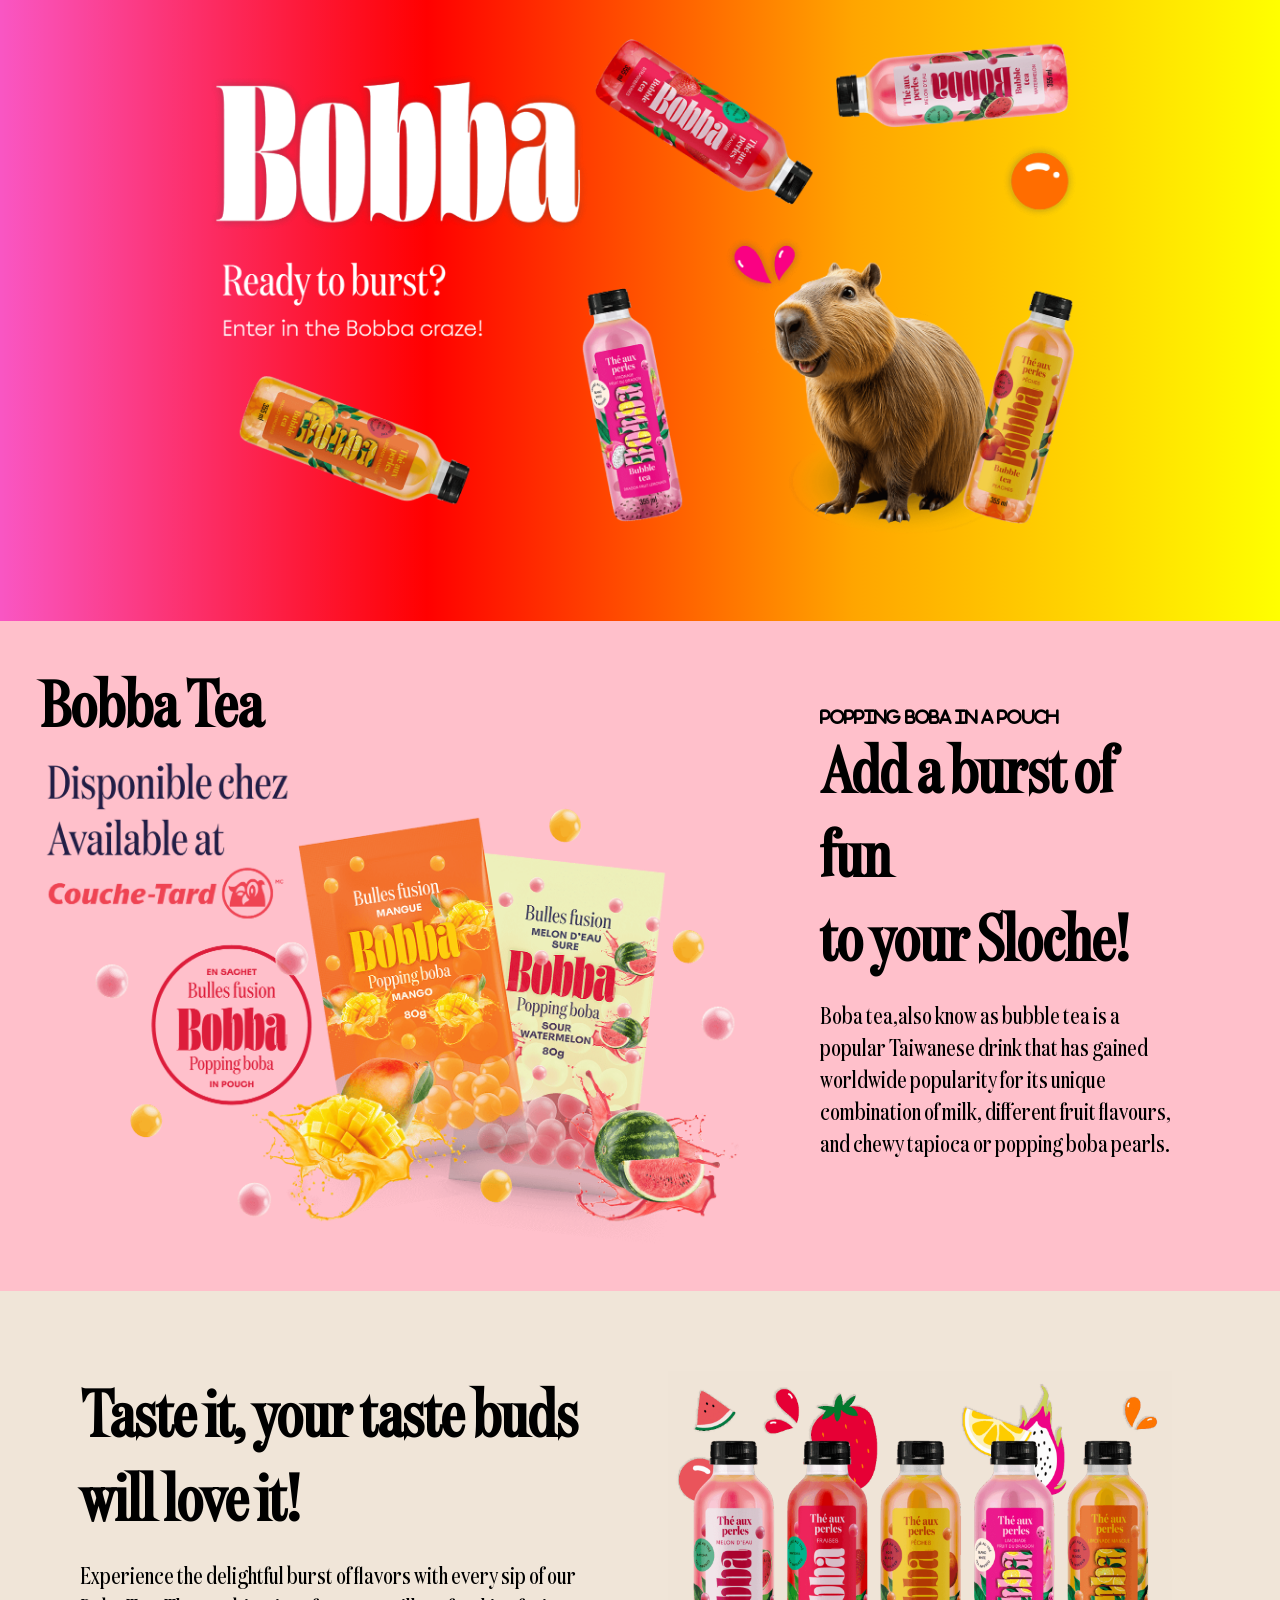
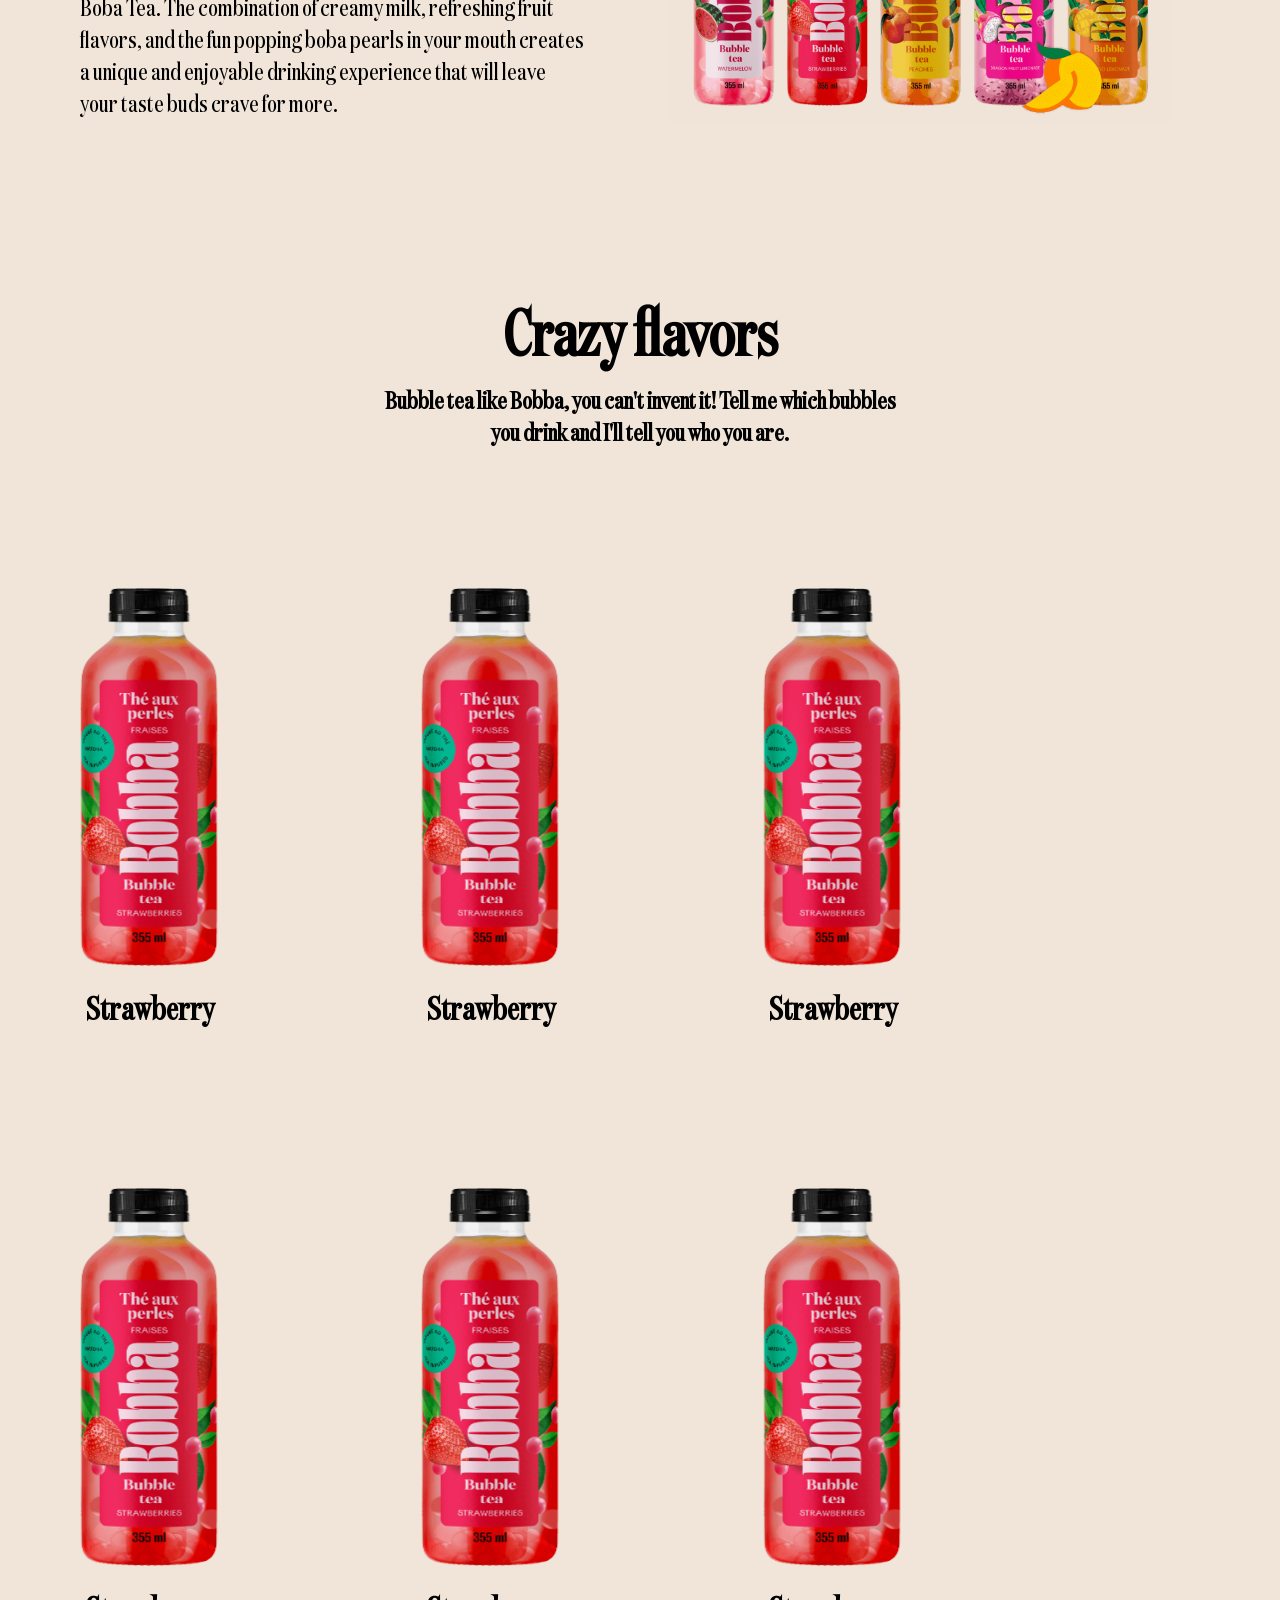
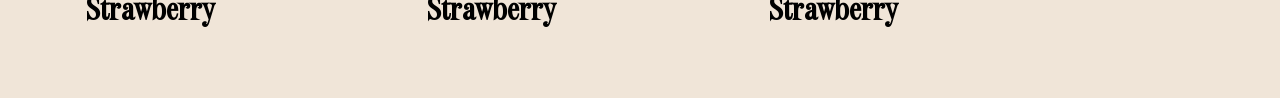
==== index.html @ 99107fb5 "Add item grid layout and hover effect to item section" ====
<!DOCTYPE html>
<html lang="en">
<head>
  <meta charset="UTF-8">
  <meta name="viewport" content="width=device-width, initial-scale=1.0">
  <title>Boba - bubble tea</title>
  <style>
    @font-face {
      font-family: boba;
      src: url(fonts/subset-DomaineDisplayCd-Regular.woff2);
    }
    @font-face {
      font-family: boba1;
      src: url(fonts/fa-brands-400.woff2);
    }
    *{
      margin: 0;
      padding: 0;
    }
    body, html {
      font-family: boba;
      margin: 0;
      padding: 0;
      height: 100%;
      width: 100%;
      background-color: #f0e5d8;
    }
    .hero{
      display: flex;
      justify-content: center;
      background: linear-gradient(90deg,rgba(255, 0, 183, 0.622),red,orange,yellow);
      padding: 40px;

    }
    @keyframes hero {
      from{
        transform: translateY(0px);
      }
      to{
        transform: translateY(-30px);
      }
    }
    .hero img {
      max-width: 80%;
      height: auto;
      animation: hero 1s both;
      animation-timeline:  view(10%,75%);
    }
    .intro{
      display: flex;
      padding: 40px;
      background-color: pink;
    }
    .intro-first{
      display: flex;
      flex-direction: column;
      width: 65%;
    }

    .intro-first h1{
      font-size: 4rem;
    }

    .intro-first img{
      max-width: 90%;

    }
    .intro-second{
      display: flex;
      flex-direction: column;
      margin-top: 4%;
      width: 30%;
    }
    .intro-second h4{
      font-family: boba1;
    }
    .intro-second h1{
      font-size: 4rem;
    }
    .intro-second p{
      font-family: boba;
      font-size: 1.5rem;
      margin-top: 20px;
    }

    .taste-bud{
      display: flex;
      padding: 80px;
      padding-bottom: 0px;
      background-color: #f0e5d8;
      height: min-content;
    }
    .taste-first{
      display: flex;
      flex-direction: column;
      width: 45%;
    }
    .taste-first h1{
      font-size: 4rem;
    }

    .taste-first p{
      font-family: boba;
      font-size: 1.5rem;
      margin-top: 20px;
    }

    .taste-second{
      display: flex;
      justify-content: center;
      align-items: center;
      width: 50%;
      margin-left: 5%;
      margin-bottom: 15%;
    }

    .taste-second img{
      max-width: 90%;
      height: auto;
    }
    .item-section{
      display: flex;
      flex-direction: column;
    }
    .item-header{
      display: flex;
      flex-direction: column;
      justify-content: center;
      align-items: center;
      margin-bottom: 50px;
    }

    .item-header h1{
      font-size: 4rem;
      margin-bottom: 10px;
    }

    .item-container{
      display: grid;
      width: 80%;
      grid-template-columns: repeat(auto-fill, minmax(300px, 1fr));
      
    }
    .item{
      display: flex;
      flex-direction: column;
      width: 300px;
      height: 600px;
      justify-content: center;
    }
    .hover-img{
      opacity: 0;
      transition: opacity 0.2s ease-in-out;
    }
    .item:hover .hover-img{
      opacity: 1;
    }
    .item img{
      height: 70%;
      display: block;
    }
    .item h1{
      text-align: center;
    }
  </style>
</head>
<body>
  <div class="hero">
    <img src="Img/boba.png" alt="Boba Tea">
  </div>
  

  <div class="intro">
    <div class="intro-first">
      <h1>Bobba Tea</h1>
      <img src="Img/300Couche-tard_web_accueil.png" alt="">
    </div>
    <div class="intro-second">
      <h4>Popping Boba in a pouch</h4>
      <h1>Add a burst of fun </h1>
      <h1>to your Sloche!</h1>
      <p>
        Boba tea,also know as bubble tea is a popular Taiwanese drink that has gained worldwide popularity for its unique combination of milk, different fruit flavours, and chewy tapioca or popping boba pearls.
      </p>
      <p></p>
    </div>
  </div>

  <div class="taste-bud">
    <div class="taste-first">
      <h1>Taste it, your taste buds will love it!</h1>
      <p>
        Experience the delightful burst of flavors with every sip of our Boba Tea. The combination of creamy milk, refreshing fruit flavors, and the fun popping boba pearls in your mouth creates a unique and enjoyable drinking experience that will leave your taste buds crave for more.
      </p>
    </div>

    <div class="taste-second">
      <img src="Img/gamme_naturel_bobba_canada-1536x1068.png" alt="">
    </div>
  </div>

  <div class="item-section">
    <div class="item-header">
      <h1>Crazy flavors</h1>
      <h2>Bubble tea like Bobba, you can't invent it! Tell me which bubbles </h2>
      <h2>you drink and I'll tell you who you are.</h2>
    </div>
    <div class="item-container">
      <div class="item">
        <img src="Img/items/bobba-naturel-CA-fraise.png" alt="">
        <h1>Strawberry</h1>
          <!-- <img src="Img/items/rollover-bobba-naturel-CA-fraise.png" class="hover-img" alt=""> -->
      </div>
      <div class="item">
        <img src="Img/items/bobba-naturel-CA-fraise.png" alt="">
        <h1>Strawberry</h1>
          <!-- <img src="Img/items/rollover-bobba-naturel-CA-fraise.png" class="hover-img" alt=""> -->
      </div>
      <div class="item">
        <img src="Img/items/bobba-naturel-CA-fraise.png" alt="">
        <h1>Strawberry</h1>
          <!-- <img src="Img/items/rollover-bobba-naturel-CA-fraise.png" class="hover-img" alt=""> -->
      </div>
      <div class="item">
        <img src="Img/items/bobba-naturel-CA-fraise.png" alt="">
        <h1>Strawberry</h1>
          <!-- <img src="Img/items/rollover-bobba-naturel-CA-fraise.png" class="hover-img" alt=""> -->
      </div>
      <div class="item">
        <img src="Img/items/bobba-naturel-CA-fraise.png" alt="">
        <h1>Strawberry</h1>
          <!-- <img src="Img/items/rollover-bobba-naturel-CA-fraise.png" class="hover-img" alt=""> -->
      </div>
      <div class="item">
        <img src="Img/items/bobba-naturel-CA-fraise.png" alt="">
        <h1>Strawberry</h1>
          <!-- <img src="Img/items/rollover-bobba-naturel-CA-fraise.png" class="hover-img" alt=""> -->
      </div>
    </div>
  </div>


  
</body>
</html>
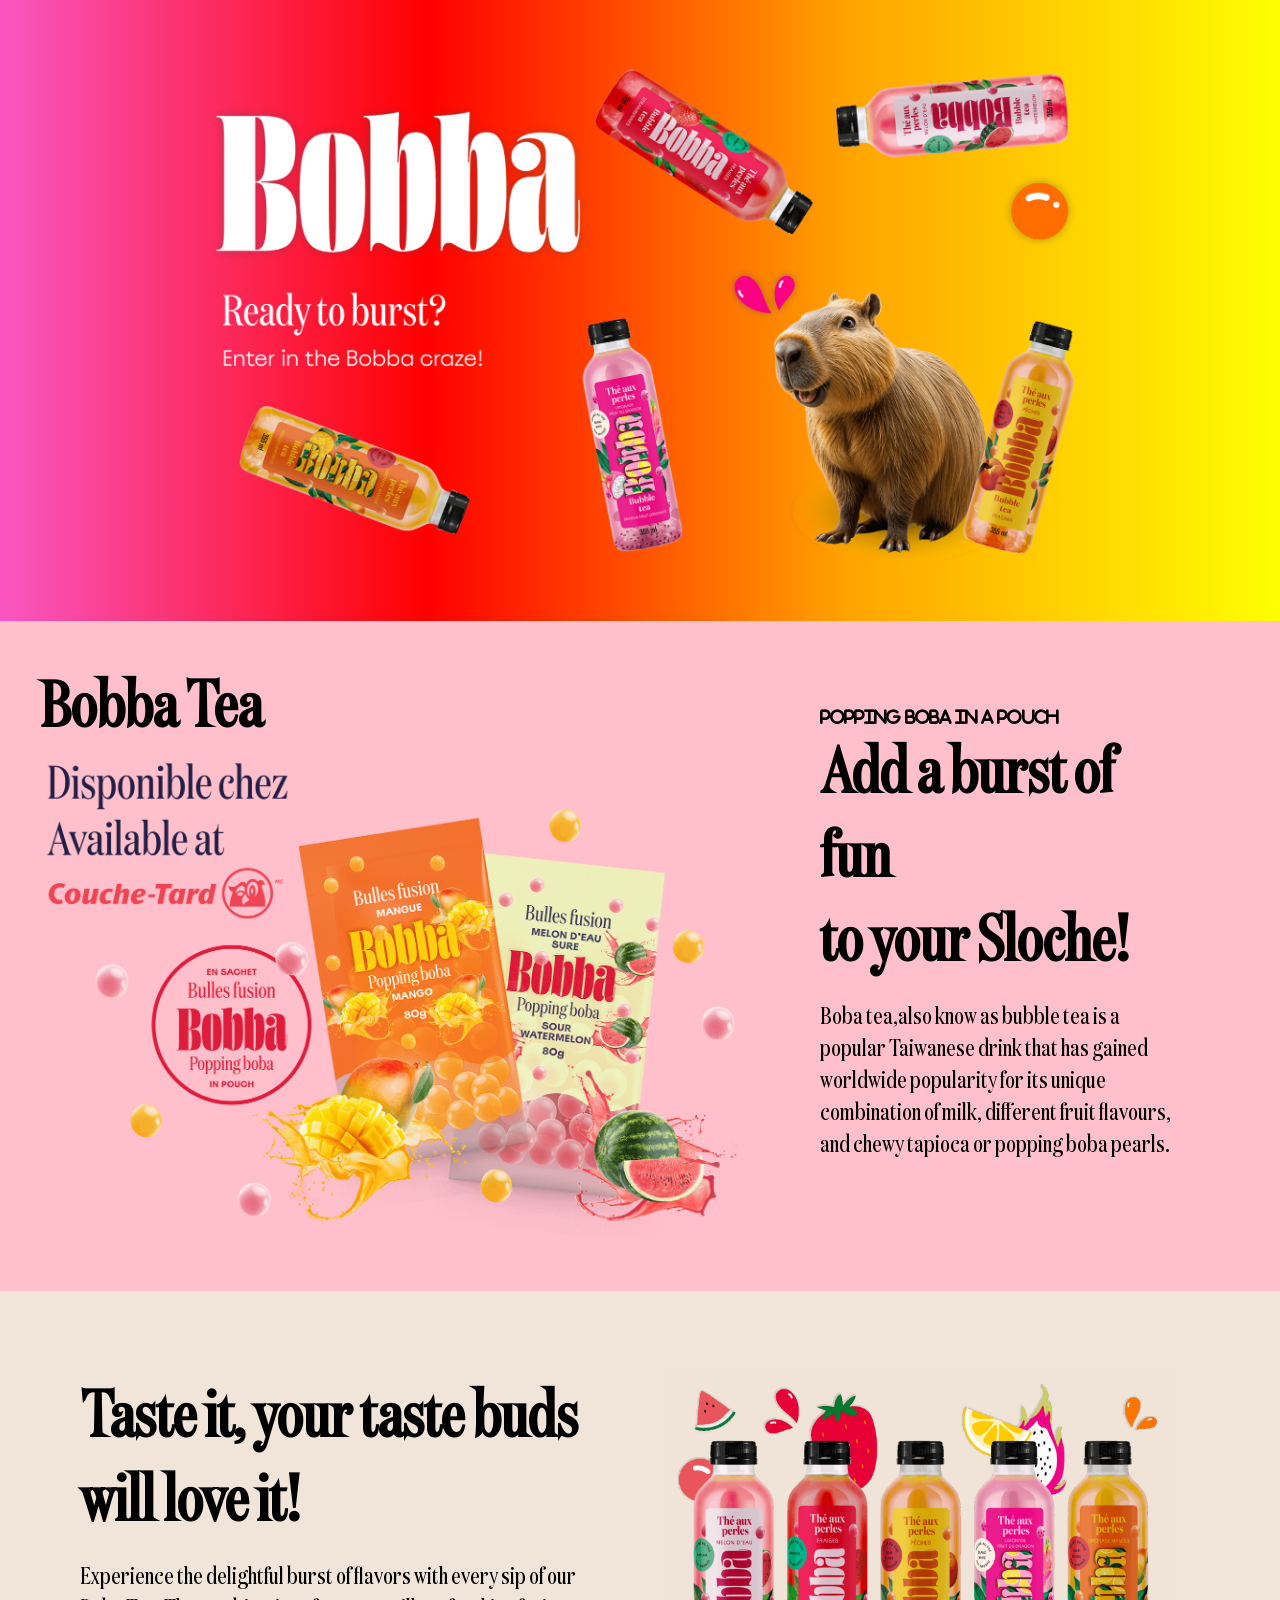
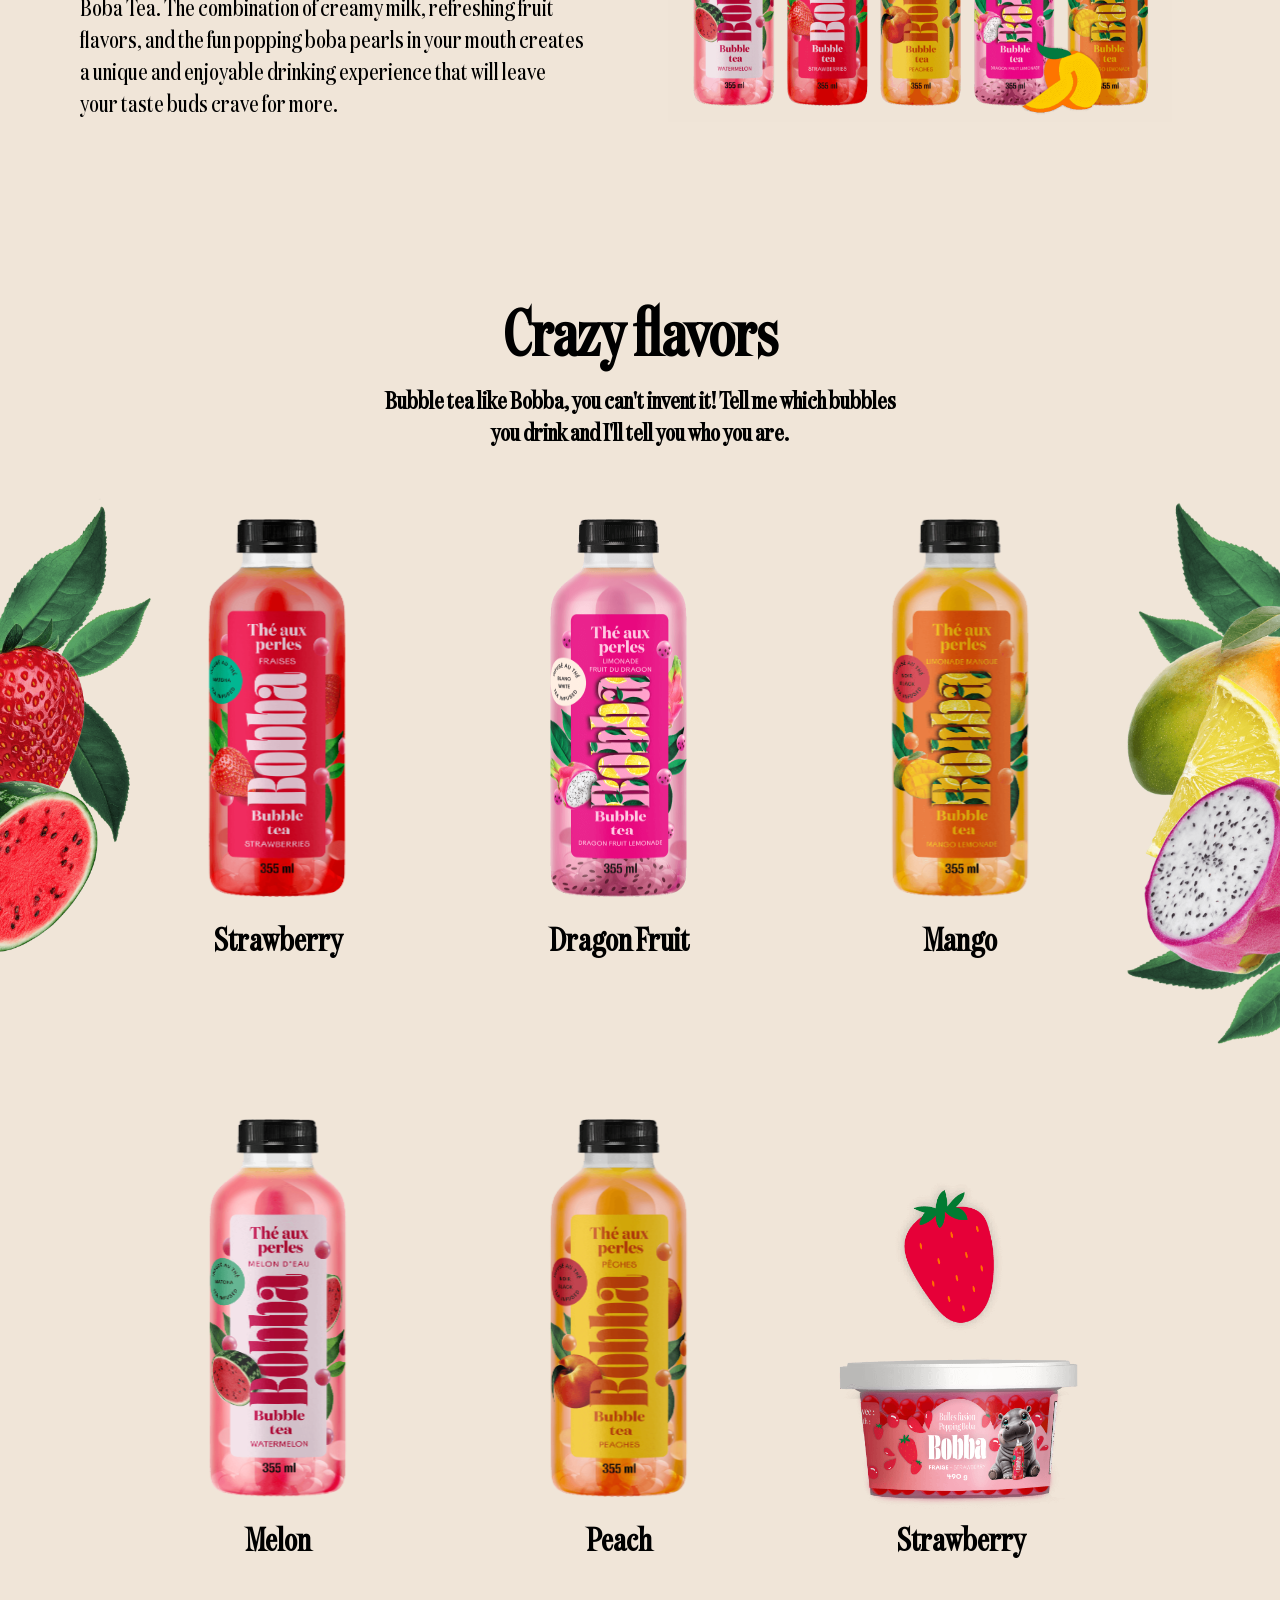
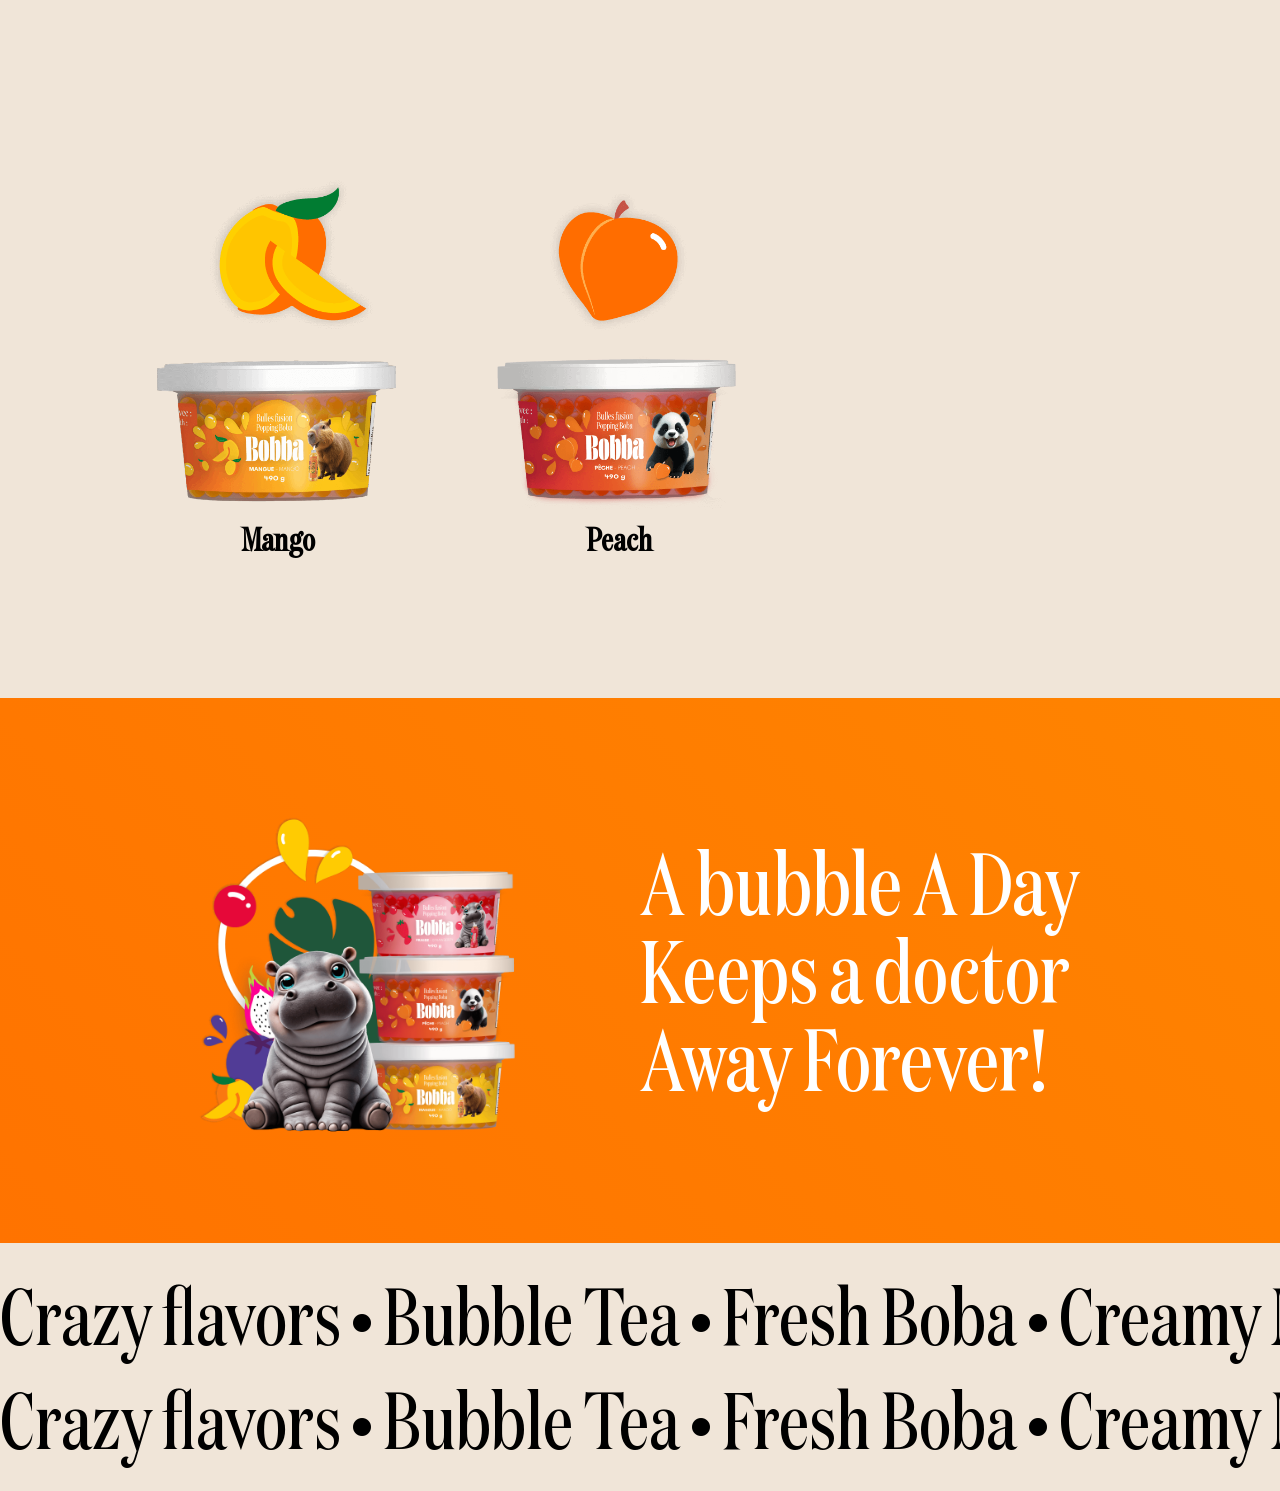
==== commit 38e748f2: "Add hover effect for images and loader functionality - Introduced a new script.js file to handle ima" ====
--- a/index.html
+++ b/index.html
@@ -25,6 +25,33 @@
       width: 100%;
       background-color: #f0e5d8;
     }
+    .loader{
+      display: flex;
+      justify-content: center;
+      align-items: center;
+      position: fixed;
+      width: 100%;
+      height: 100%;
+      background-color: #ffb700;
+      z-index: 9999;
+      font-weight:1000;
+    }
+    .loader h1{
+        font-size: 3rem;
+        animation: rotate 1.5s ease-in-out;
+    }
+    @keyframes rotate {
+      0%{
+        transform: rotate(-360deg);
+        scale: 1.2;
+        
+      }
+      100%{
+        transform: rotate(360deg);
+        scale: 0.6;
+        opacity: 0.7;
+      }
+    }
     .hero{
       display: flex;
       justify-content: center;
@@ -43,8 +70,8 @@
     .hero img {
       max-width: 80%;
       height: auto;
-      animation: hero 1s both;
-      animation-timeline:  view(10%,75%);
+      animation: hero 5s ease-in-out infinite alternate;
+      animation-timeline:  view(70%,5%);
     }
     .intro{
       display: flex;
@@ -114,6 +141,7 @@
       margin-bottom: 15%;
     }
 
+
     .taste-second img{
       max-width: 90%;
       height: auto;
@@ -121,6 +149,7 @@
     .item-section{
       display: flex;
       flex-direction: column;
+      align-items: center;
     }
     .item-header{
       display: flex;
@@ -141,30 +170,121 @@
       grid-template-columns: repeat(auto-fill, minmax(300px, 1fr));
       
     }
+
+    @keyframes identifier {
+    0% {
+      rotate: 0deg;
+    }
+    25% {
+        rotate: -5deg;
+    }
+    50% {
+        rotate: 0deg;
+    }
+    75% {
+        rotate: 5deg;
+    }
+    100% {
+        rotate: 0deg;
+        }
+  }
     .item{
       display: flex;
       flex-direction: column;
       width: 300px;
       height: 600px;
-      justify-content: center;
-    }
-    .hover-img{
-      opacity: 0;
-      transition: opacity 0.2s ease-in-out;
-    }
-    .item:hover .hover-img{
-      opacity: 1;
+      
     }
     .item img{
       height: 70%;
       display: block;
+      animation: identifier 3s infinite linear;
+      transition: all 0.3s ease;
+      animation-play-state: paused;
+
     }
     .item h1{
       text-align: center;
+    }
+    .doctor{
+      display: flex;
+      align-items: center;
+      padding: 80px;
+      background: linear-gradient(45deg,rgb(255, 115, 0),rgb(255, 132, 0));
+    }
+    .doctor-first{
+      width: 50%;
+      text-align: center;
+    }
+    .doctor-first img{
+      width: 60%;
+    }
+    .doctor-second{
+      width: 50%;
+      color: white;
+      line-height: 1;
+    }
+    .doctor-second h1{
+      font-size: 5.5rem;
+      font-weight: 100;
+    }
+    .text-sliding{
+      width: 100%;
+      overflow:hidden;
+      padding: 20px 0;
+    }
+    .slide{
+      display: flex;
+      text-align: center;
+      width: max-content;
+      animation: slide 10s linear infinite;
+    }
+    .slide1{
+      display: flex;
+      text-align: center;
+      width: max-content;
+      animation: slide1 10s linear infinite;
+    }
+    .text-sliding span{
+      font-size: 5rem;
+      font-weight: 100; 
+      margin-right: 20px;
+      white-space: nowrap;
+
+    }
+    @keyframes slide {
+      from {
+        transform: translate3d(0, 0, 0);
+      }
+      to {
+        transform: translate3d(-33.333%, 0, 0);
+      }
+    }
+    @keyframes slide1 {
+      from {
+        transform: translate3d(-33.333%, 0, 0);
+      }
+      to {
+        transform: translate3d(0, 0, 0);
+      }
+    }
+    .side-img img:nth-child(1){
+      position: absolute;
+      width: 12%;
+      right: 0;
+    }
+    .side-img img:nth-child(2){
+      position: absolute;
+      width: 12%;
+      left: 0;
     }
   </style>
 </head>
 <body>
+  <div class="loader">
+    <h1>BOBBA</h1>
+  </div>
+
   <div class="hero">
     <img src="Img/boba.png" alt="Boba Tea">
   </div>
@@ -205,41 +325,75 @@
       <h2>Bubble tea like Bobba, you can't invent it! Tell me which bubbles </h2>
       <h2>you drink and I'll tell you who you are.</h2>
     </div>
+    <div class="side-img">
+      <img src="Img/bobba-fruits-droite-accueil.png" alt="">
+      <img src="Img/bobba-fruits-gauche-accueil.png" alt="">
+    </div>
     <div class="item-container">
       <div class="item">
-        <img src="Img/items/bobba-naturel-CA-fraise.png" alt="">
+        <img src="Img/items/bobba-naturel-CA-fraise.png " class="img" alt="">
         <h1>Strawberry</h1>
-          <!-- <img src="Img/items/rollover-bobba-naturel-CA-fraise.png" class="hover-img" alt=""> -->
-      </div>
-      <div class="item">
-        <img src="Img/items/bobba-naturel-CA-fraise.png" alt="">
+          
+      </div>
+      <div class="item">
+        <img src="Img/items/bobba-naturel-CA-limonade-fruit-du-dragon.png "class="img" alt="">
+        <h1>Dragon Fruit</h1>
+    
+      </div>
+      <div class="item">
+        <img src="Img/items/bobba-naturel-CA-limonade-mangue.png "class="img" alt="">
+        <h1>Mango</h1>
+         
+      </div>
+      <div class="item">
+        <img src="Img/items/bobba-naturel-CA-melondeau.png "class="img" alt="">
+        <h1>Melon</h1>
+          
+      </div>
+      <div class="item">
+        <img src="Img/items/bobba-naturel-CA-peche.png "class="img" alt="">
+        <h1>Peach</h1>
+          
+      </div>
+      <div class="item">
+        <img src="Img/items/bullefusion_fraise_bobba_490g-1.png "class="img" alt="">
         <h1>Strawberry</h1>
-          <!-- <img src="Img/items/rollover-bobba-naturel-CA-fraise.png" class="hover-img" alt=""> -->
-      </div>
-      <div class="item">
-        <img src="Img/items/bobba-naturel-CA-fraise.png" alt="">
-        <h1>Strawberry</h1>
-          <!-- <img src="Img/items/rollover-bobba-naturel-CA-fraise.png" class="hover-img" alt=""> -->
-      </div>
-      <div class="item">
-        <img src="Img/items/bobba-naturel-CA-fraise.png" alt="">
-        <h1>Strawberry</h1>
-          <!-- <img src="Img/items/rollover-bobba-naturel-CA-fraise.png" class="hover-img" alt=""> -->
-      </div>
-      <div class="item">
-        <img src="Img/items/bobba-naturel-CA-fraise.png" alt="">
-        <h1>Strawberry</h1>
-          <!-- <img src="Img/items/rollover-bobba-naturel-CA-fraise.png" class="hover-img" alt=""> -->
-      </div>
-      <div class="item">
-        <img src="Img/items/bobba-naturel-CA-fraise.png" alt="">
-        <h1>Strawberry</h1>
-          <!-- <img src="Img/items/rollover-bobba-naturel-CA-fraise.png" class="hover-img" alt=""> -->
-      </div>
-    </div>
-  </div>
-
-
-  
+      </div>
+      <div class="item">
+        <img src="Img/items/bullefusion_mangue_bobba_490g-1.png "class="img" alt="">
+        <h1>Mango</h1>
+      </div>
+      <div class="item">
+        <img src="Img/items/bullefusion_peche_bobba_490g-1.png "class="img" alt="">
+        <h1>Peach</h1>
+      </div>
+    </div>
+  </div>
+  <div class="doctor">
+    <div class="doctor-first">
+      <img src="Img/bullesfusion_bobba_accueil.png" alt="">
+    </div>
+
+    <div class="doctor-second">
+      <h1>A bubble A Day</h1>
+      <h1>Keeps a doctor</h1>
+      <h1>Away Forever!</h1>
+    </div>
+
+  </div>
+
+  <div class="text-sliding">
+    <div class="slide">
+      <span>Crazy flavors • Bubble Tea • Fresh Boba • Creamy Milk •</span>
+      <span>Crazy flavors • Bubble Tea • Fresh Boba • Creamy Milk •</span>
+      <span>Crazy flavors • Bubble Tea • Fresh Boba • Creamy Milk •</span>
+    </div>
+    <div class="slide1">
+      <span>Crazy flavors • Bubble Tea • Fresh Boba • Creamy Milk •</span>
+      <span>Crazy flavors • Bubble Tea • Fresh Boba • Creamy Milk •</span>
+      <span>Crazy flavors • Bubble Tea • Fresh Boba • Creamy Milk •</span>
+    </div>
+  </div>
+  <script src="script.js"></script>
 </body>
 </html>
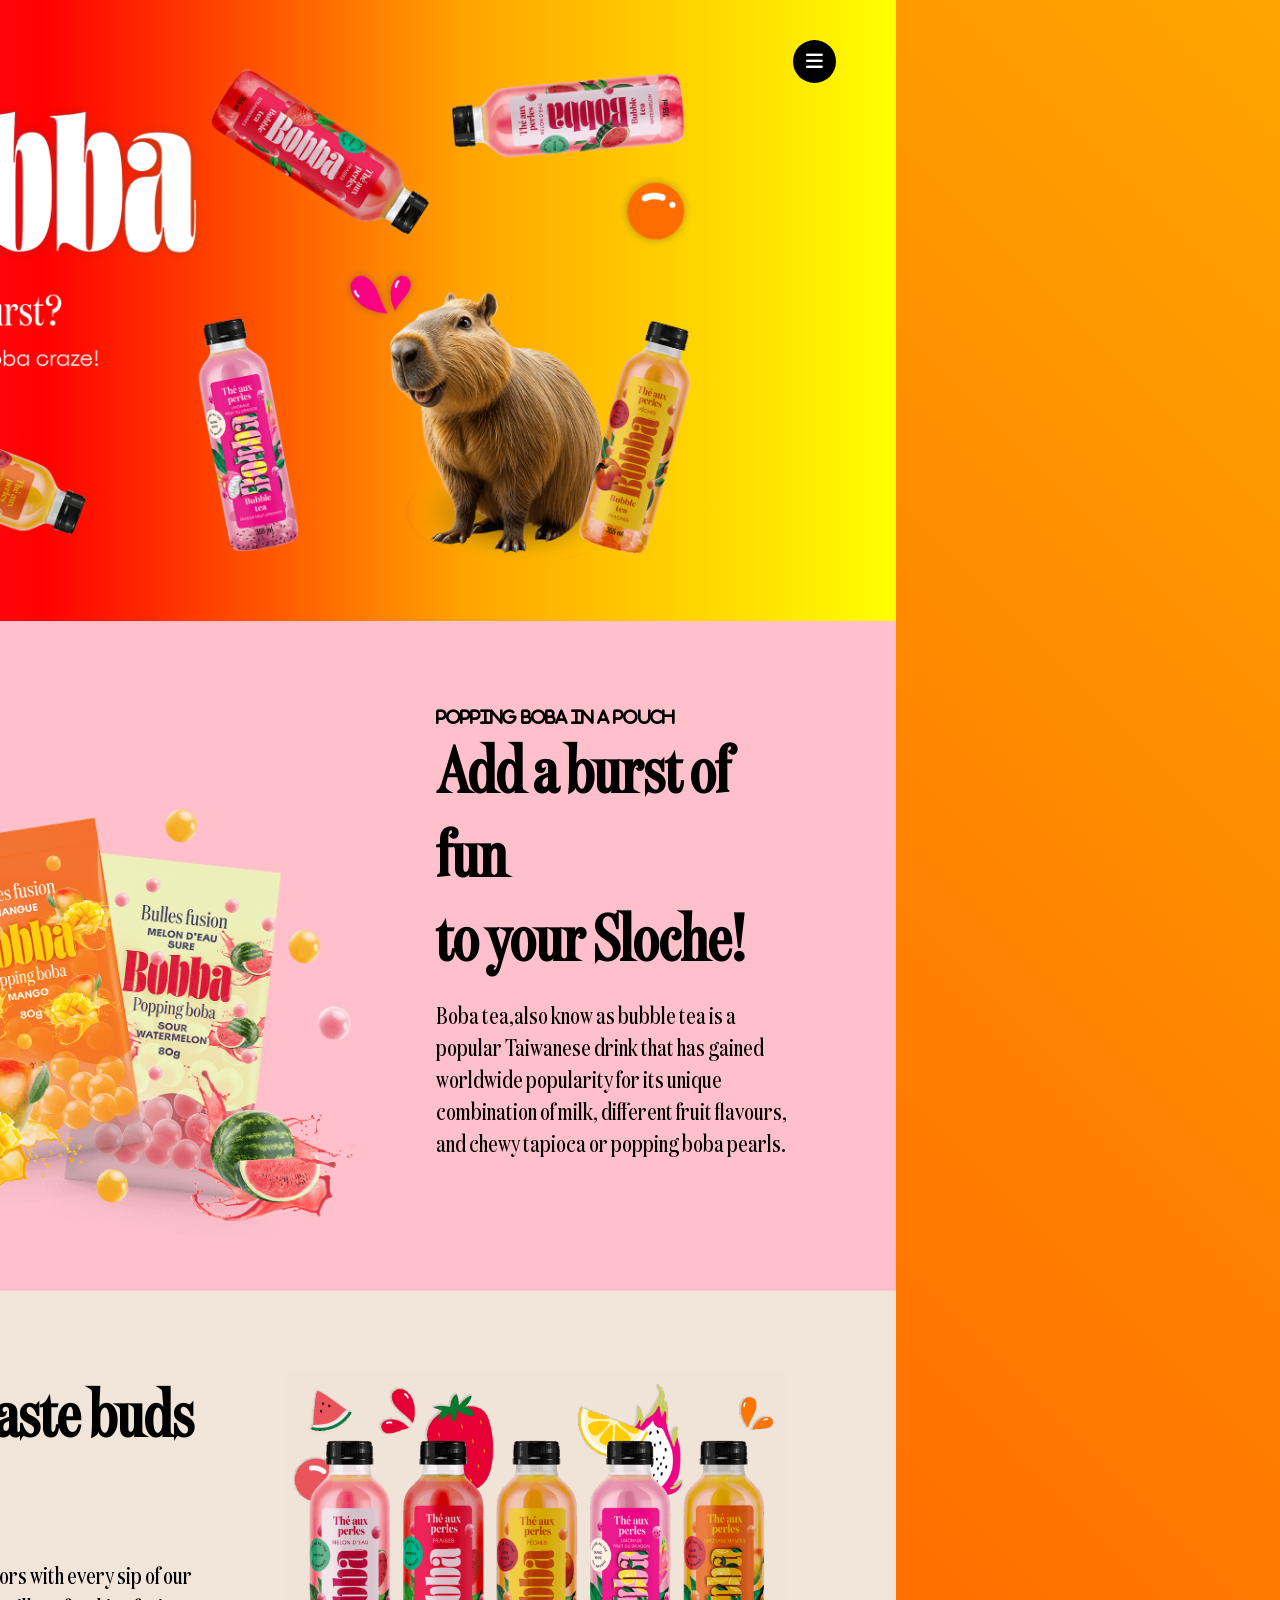
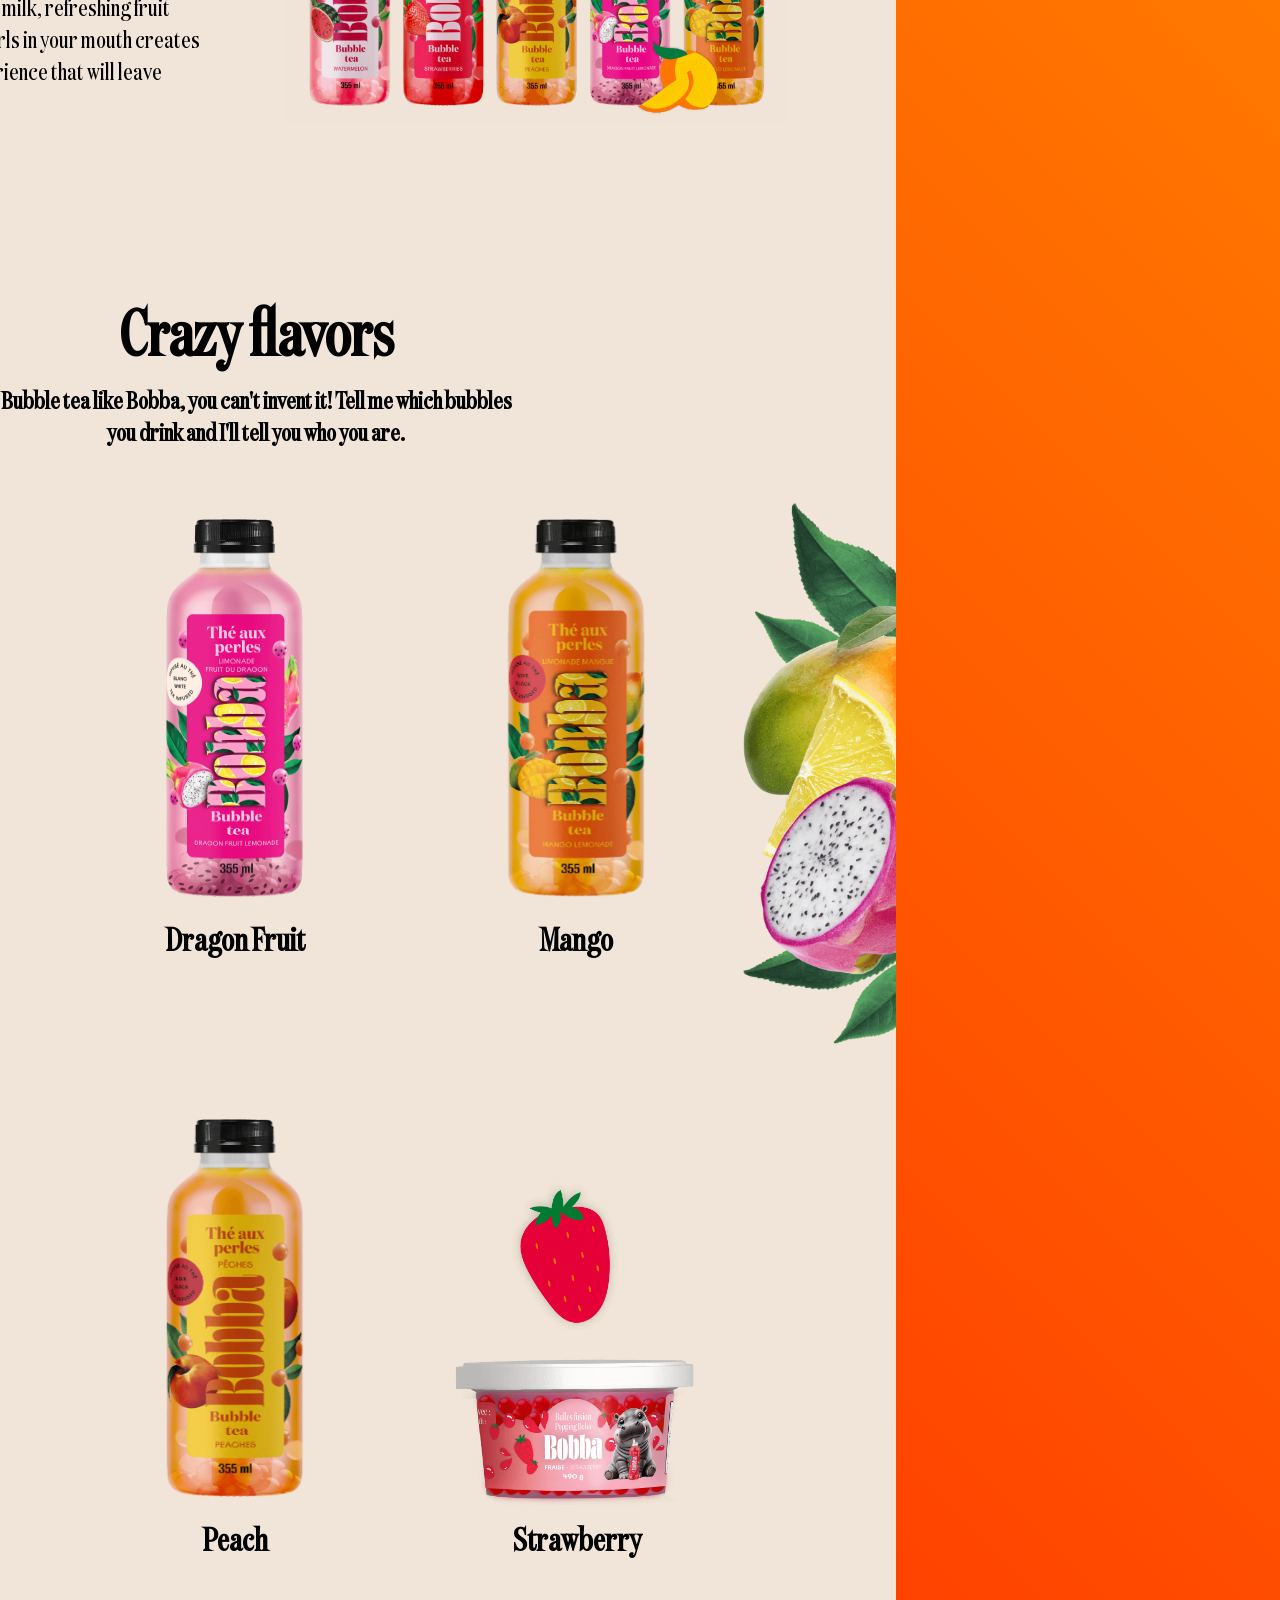
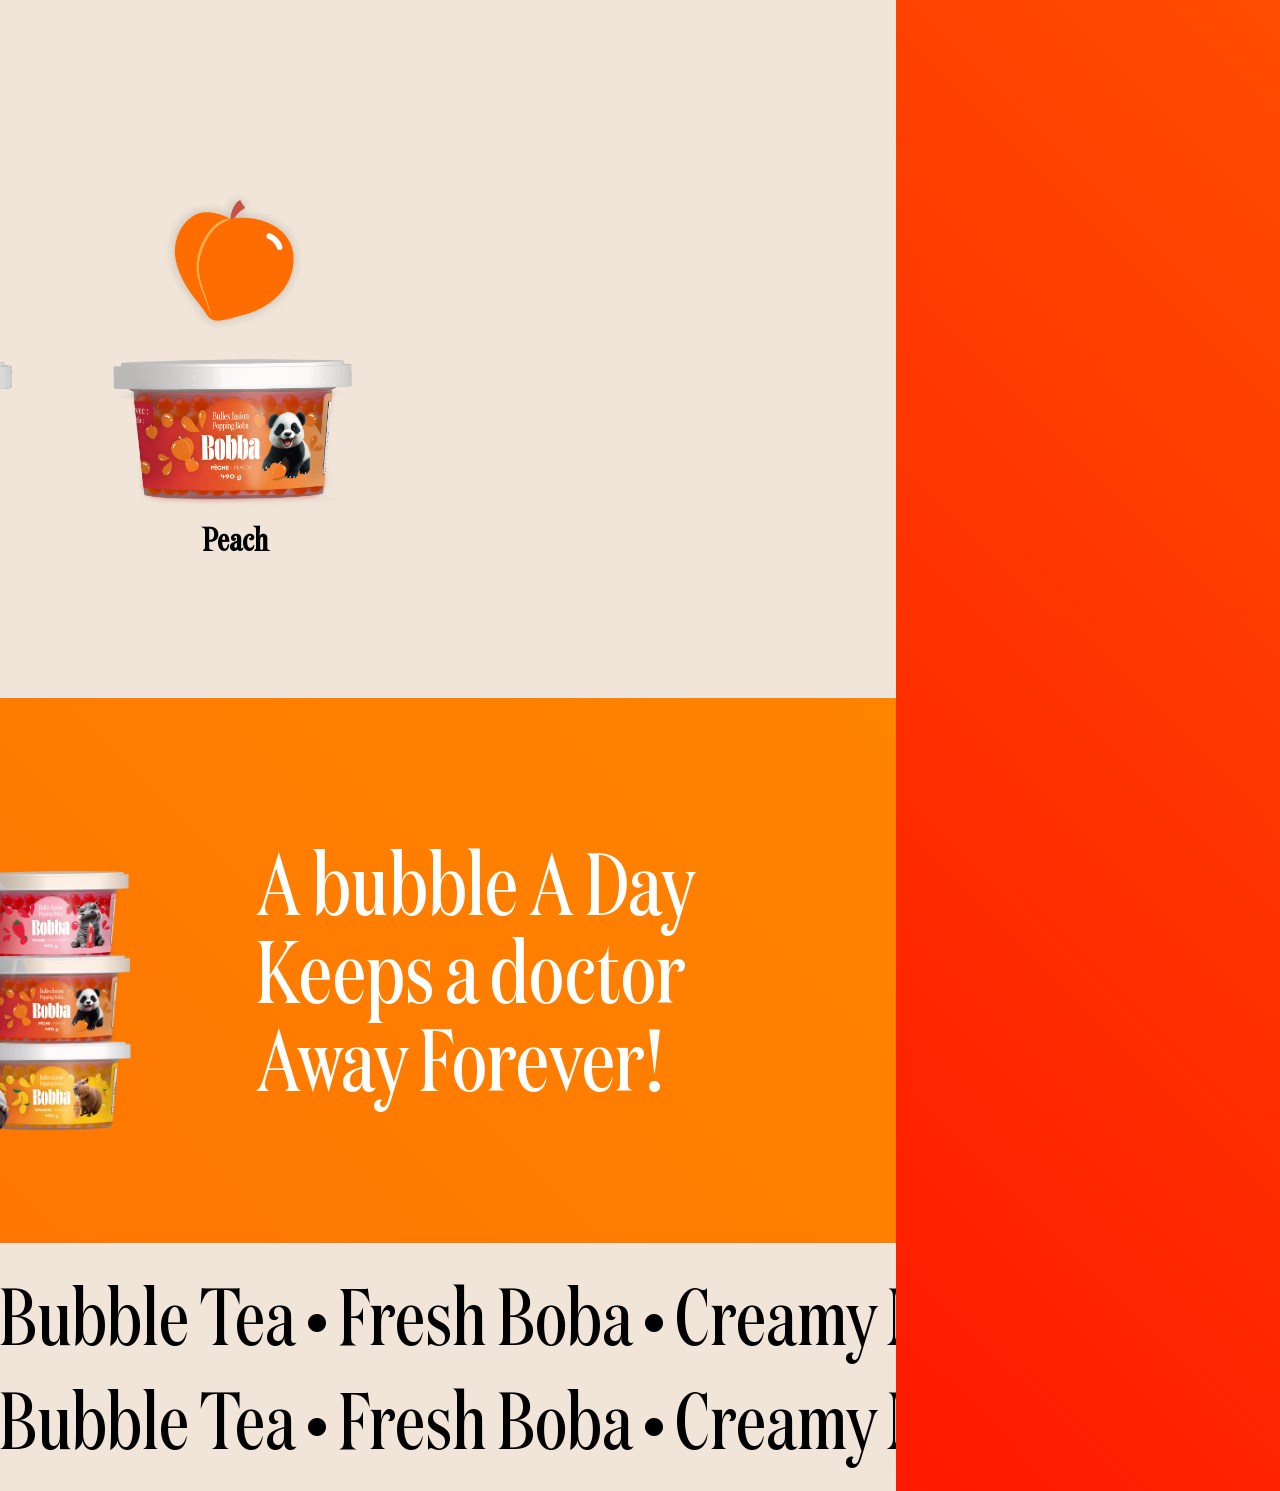
==== commit 7a25040c: "Added loader functionality and  navigation functionality and update styles for improved layout" ====
--- a/index.html
+++ b/index.html
@@ -4,6 +4,7 @@
   <meta charset="UTF-8">
   <meta name="viewport" content="width=device-width, initial-scale=1.0">
   <title>Boba - bubble tea</title>
+  <link rel="stylesheet" href="https://cdnjs.cloudflare.com/ajax/libs/font-awesome/6.4.0/css/all.min.css">
   <style>
     @font-face {
       font-family: boba;
@@ -13,17 +14,21 @@
       font-family: boba1;
       src: url(fonts/fa-brands-400.woff2);
     }
+    @font-face {
+      font-family: boba2;
+      src: url(fonts/subset-Spoof-Light.woff2);
+    }
     *{
       margin: 0;
       padding: 0;
     }
-    body, html {
+    body {
       font-family: boba;
       margin: 0;
       padding: 0;
       height: 100%;
       width: 100%;
-      background-color: #f0e5d8;
+      background: linear-gradient(45deg,red,orange);
     }
     .loader{
       display: flex;
@@ -150,6 +155,7 @@
       display: flex;
       flex-direction: column;
       align-items: center;
+      background-color: #f0e5d8;
     }
     .item-header{
       display: flex;
@@ -232,6 +238,7 @@
       width: 100%;
       overflow:hidden;
       padding: 20px 0;
+      background-color: #f0e5d8;
     }
     .slide{
       display: flex;
@@ -278,120 +285,194 @@
       width: 12%;
       left: 0;
     }
+    .nav-container{
+      display: none;
+      position: fixed;
+      width: 100%;
+      height: 100%;
+      z-index: 0;
+      top: 0;
+      right: 0;
+      transition: all 0.3s ease;
+    }
+    .active{
+      display: block;
+    }
+    .nav{
+      display: flex;
+      justify-content: center;
+      align-items: center;
+      position: absolute;
+      height: 100%;
+      right: 0;
+      margin-right:100px;
+      
+    }
+    .nav ul{
+      display: flex;
+      flex-direction: column;
+      list-style: none;
+      gap: 20px;
+      font-family: boba2;
+      
+    }
+    .nav ul li{
+      margin: 0 20px;
+    }
+    .nav ul li a{
+      text-decoration: none;
+      color: white;
+      font-size: 1.5rem;
+      font-weight: 500;
+      transition: all 0.3s ease;
+      font-weight: bold;
+    }
+    .logo{
+      position: fixed;
+      box-sizing: border-box;
+      padding: 12px 13px;
+      border-radius: 50%;
+      font-size: 1.2rem;
+      background-color: white;
+      margin: 40px 60px 0 0;
+      right: 0;
+      top: 0;
+      filter: invert(1);
+      cursor: pointer;
+    }
+  
+    .naved{
+      transform: translateX(-30%);
+      transition: all 0.3s ease;
+    }
   </style>
 </head>
 <body>
-  <div class="loader">
+  <!-- <div class="loader">
     <h1>BOBBA</h1>
+  </div> -->
+  <div class="nav-container ">
+    <div class="nav">
+      <ul>
+        <li><a href="#"><i class="fas fa-circle-info"></i> About Us</a></li>
+        <li><a href="#"><i class="fas fa-question"></i> FAQ</a></li>
+        <li><a href="#"><i class="fas fa-store"></i> Where to buy</a></li>
+        <li><a href="#"><i class="fas fa-envelope"></i> Contact us</a></li>
+      </ul>
+    </div>
   </div>
-
-  <div class="hero">
-    <img src="Img/boba.png" alt="Boba Tea">
-  </div>
-  
-
-  <div class="intro">
-    <div class="intro-first">
-      <h1>Bobba Tea</h1>
-      <img src="Img/300Couche-tard_web_accueil.png" alt="">
-    </div>
-    <div class="intro-second">
-      <h4>Popping Boba in a pouch</h4>
-      <h1>Add a burst of fun </h1>
-      <h1>to your Sloche!</h1>
-      <p>
-        Boba tea,also know as bubble tea is a popular Taiwanese drink that has gained worldwide popularity for its unique combination of milk, different fruit flavours, and chewy tapioca or popping boba pearls.
-      </p>
-      <p></p>
-    </div>
-  </div>
-
-  <div class="taste-bud">
-    <div class="taste-first">
-      <h1>Taste it, your taste buds will love it!</h1>
-      <p>
-        Experience the delightful burst of flavors with every sip of our Boba Tea. The combination of creamy milk, refreshing fruit flavors, and the fun popping boba pearls in your mouth creates a unique and enjoyable drinking experience that will leave your taste buds crave for more.
-      </p>
-    </div>
-
-    <div class="taste-second">
-      <img src="Img/gamme_naturel_bobba_canada-1536x1068.png" alt="">
-    </div>
-  </div>
-
-  <div class="item-section">
-    <div class="item-header">
-      <h1>Crazy flavors</h1>
-      <h2>Bubble tea like Bobba, you can't invent it! Tell me which bubbles </h2>
-      <h2>you drink and I'll tell you who you are.</h2>
-    </div>
-    <div class="side-img">
-      <img src="Img/bobba-fruits-droite-accueil.png" alt="">
-      <img src="Img/bobba-fruits-gauche-accueil.png" alt="">
-    </div>
-    <div class="item-container">
-      <div class="item">
-        <img src="Img/items/bobba-naturel-CA-fraise.png " class="img" alt="">
-        <h1>Strawberry</h1>
+  <div class="main naved">
+
+    
+    <div class="hero">
+      <img src="Img/boba.png" alt="Boba Tea">
+      <i class="fas fa-bars logo"></i>
+    </div>
+    
+
+    <div class="intro">
+      <div class="intro-first">
+        <h1>Bobba Tea</h1>
+        <img src="Img/300Couche-tard_web_accueil.png" alt="">
+      </div>
+      <div class="intro-second">
+        <h4>Popping Boba in a pouch</h4>
+        <h1>Add a burst of fun </h1>
+        <h1>to your Sloche!</h1>
+        <p>
+          Boba tea,also know as bubble tea is a popular Taiwanese drink that has gained worldwide popularity for its unique combination of milk, different fruit flavours, and chewy tapioca or popping boba pearls.
+        </p>
+        <p></p>
+      </div>
+    </div>
+
+    <div class="taste-bud">
+      <div class="taste-first">
+        <h1>Taste it, your taste buds will love it!</h1>
+        <p>
+          Experience the delightful burst of flavors with every sip of our Boba Tea. The combination of creamy milk, refreshing fruit flavors, and the fun popping boba pearls in your mouth creates a unique and enjoyable drinking experience that will leave your taste buds crave for more.
+        </p>
+      </div>
+
+      <div class="taste-second">
+        <img src="Img/gamme_naturel_bobba_canada-1536x1068.png" alt="">
+      </div>
+    </div>
+
+    <div class="item-section">
+      <div class="item-header">
+        <h1>Crazy flavors</h1>
+        <h2>Bubble tea like Bobba, you can't invent it! Tell me which bubbles </h2>
+        <h2>you drink and I'll tell you who you are.</h2>
+      </div>
+      <div class="side-img">
+        <img src="Img/bobba-fruits-droite-accueil.png" alt="">
+        <img src="Img/bobba-fruits-gauche-accueil.png" alt="">
+      </div>
+      <div class="item-container">
+        <div class="item">
+          <img src="Img/items/bobba-naturel-CA-fraise.png " class="img" alt="">
+          <h1>Strawberry</h1>
+            
+        </div>
+        <div class="item">
+          <img src="Img/items/bobba-naturel-CA-limonade-fruit-du-dragon.png "class="img" alt="">
+          <h1>Dragon Fruit</h1>
+      
+        </div>
+        <div class="item">
+          <img src="Img/items/bobba-naturel-CA-limonade-mangue.png "class="img" alt="">
+          <h1>Mango</h1>
           
-      </div>
-      <div class="item">
-        <img src="Img/items/bobba-naturel-CA-limonade-fruit-du-dragon.png "class="img" alt="">
-        <h1>Dragon Fruit</h1>
-    
-      </div>
-      <div class="item">
-        <img src="Img/items/bobba-naturel-CA-limonade-mangue.png "class="img" alt="">
-        <h1>Mango</h1>
-         
-      </div>
-      <div class="item">
-        <img src="Img/items/bobba-naturel-CA-melondeau.png "class="img" alt="">
-        <h1>Melon</h1>
-          
-      </div>
-      <div class="item">
-        <img src="Img/items/bobba-naturel-CA-peche.png "class="img" alt="">
-        <h1>Peach</h1>
-          
-      </div>
-      <div class="item">
-        <img src="Img/items/bullefusion_fraise_bobba_490g-1.png "class="img" alt="">
-        <h1>Strawberry</h1>
-      </div>
-      <div class="item">
-        <img src="Img/items/bullefusion_mangue_bobba_490g-1.png "class="img" alt="">
-        <h1>Mango</h1>
-      </div>
-      <div class="item">
-        <img src="Img/items/bullefusion_peche_bobba_490g-1.png "class="img" alt="">
-        <h1>Peach</h1>
-      </div>
-    </div>
-  </div>
-  <div class="doctor">
-    <div class="doctor-first">
-      <img src="Img/bullesfusion_bobba_accueil.png" alt="">
-    </div>
-
-    <div class="doctor-second">
-      <h1>A bubble A Day</h1>
-      <h1>Keeps a doctor</h1>
-      <h1>Away Forever!</h1>
-    </div>
-
-  </div>
-
-  <div class="text-sliding">
-    <div class="slide">
-      <span>Crazy flavors • Bubble Tea • Fresh Boba • Creamy Milk •</span>
-      <span>Crazy flavors • Bubble Tea • Fresh Boba • Creamy Milk •</span>
-      <span>Crazy flavors • Bubble Tea • Fresh Boba • Creamy Milk •</span>
-    </div>
-    <div class="slide1">
-      <span>Crazy flavors • Bubble Tea • Fresh Boba • Creamy Milk •</span>
-      <span>Crazy flavors • Bubble Tea • Fresh Boba • Creamy Milk •</span>
-      <span>Crazy flavors • Bubble Tea • Fresh Boba • Creamy Milk •</span>
+        </div>
+        <div class="item">
+          <img src="Img/items/bobba-naturel-CA-melondeau.png "class="img" alt="">
+          <h1>Melon</h1>
+            
+        </div>
+        <div class="item">
+          <img src="Img/items/bobba-naturel-CA-peche.png "class="img" alt="">
+          <h1>Peach</h1>
+            
+        </div>
+        <div class="item">
+          <img src="Img/items/bullefusion_fraise_bobba_490g-1.png "class="img" alt="">
+          <h1>Strawberry</h1>
+        </div>
+        <div class="item">
+          <img src="Img/items/bullefusion_mangue_bobba_490g-1.png "class="img" alt="">
+          <h1>Mango</h1>
+        </div>
+        <div class="item">
+          <img src="Img/items/bullefusion_peche_bobba_490g-1.png "class="img" alt="">
+          <h1>Peach</h1>
+        </div>
+      </div>
+    </div>
+    <div class="doctor">
+      <div class="doctor-first">
+        <img src="Img/bullesfusion_bobba_accueil.png" alt="">
+      </div>
+
+      <div class="doctor-second">
+        <h1>A bubble A Day</h1>
+        <h1>Keeps a doctor</h1>
+        <h1>Away Forever!</h1>
+      </div>
+
+    </div>
+
+    <div class="text-sliding">
+      <div class="slide">
+        <span>Crazy flavors • Bubble Tea • Fresh Boba • Creamy Milk •</span>
+        <span>Crazy flavors • Bubble Tea • Fresh Boba • Creamy Milk •</span>
+        <span>Crazy flavors • Bubble Tea • Fresh Boba • Creamy Milk •</span>
+      </div>
+      <div class="slide1">
+        <span>Crazy flavors • Bubble Tea • Fresh Boba • Creamy Milk •</span>
+        <span>Crazy flavors • Bubble Tea • Fresh Boba • Creamy Milk •</span>
+        <span>Crazy flavors • Bubble Tea • Fresh Boba • Creamy Milk •</span>
+      </div>
     </div>
   </div>
   <script src="script.js"></script>
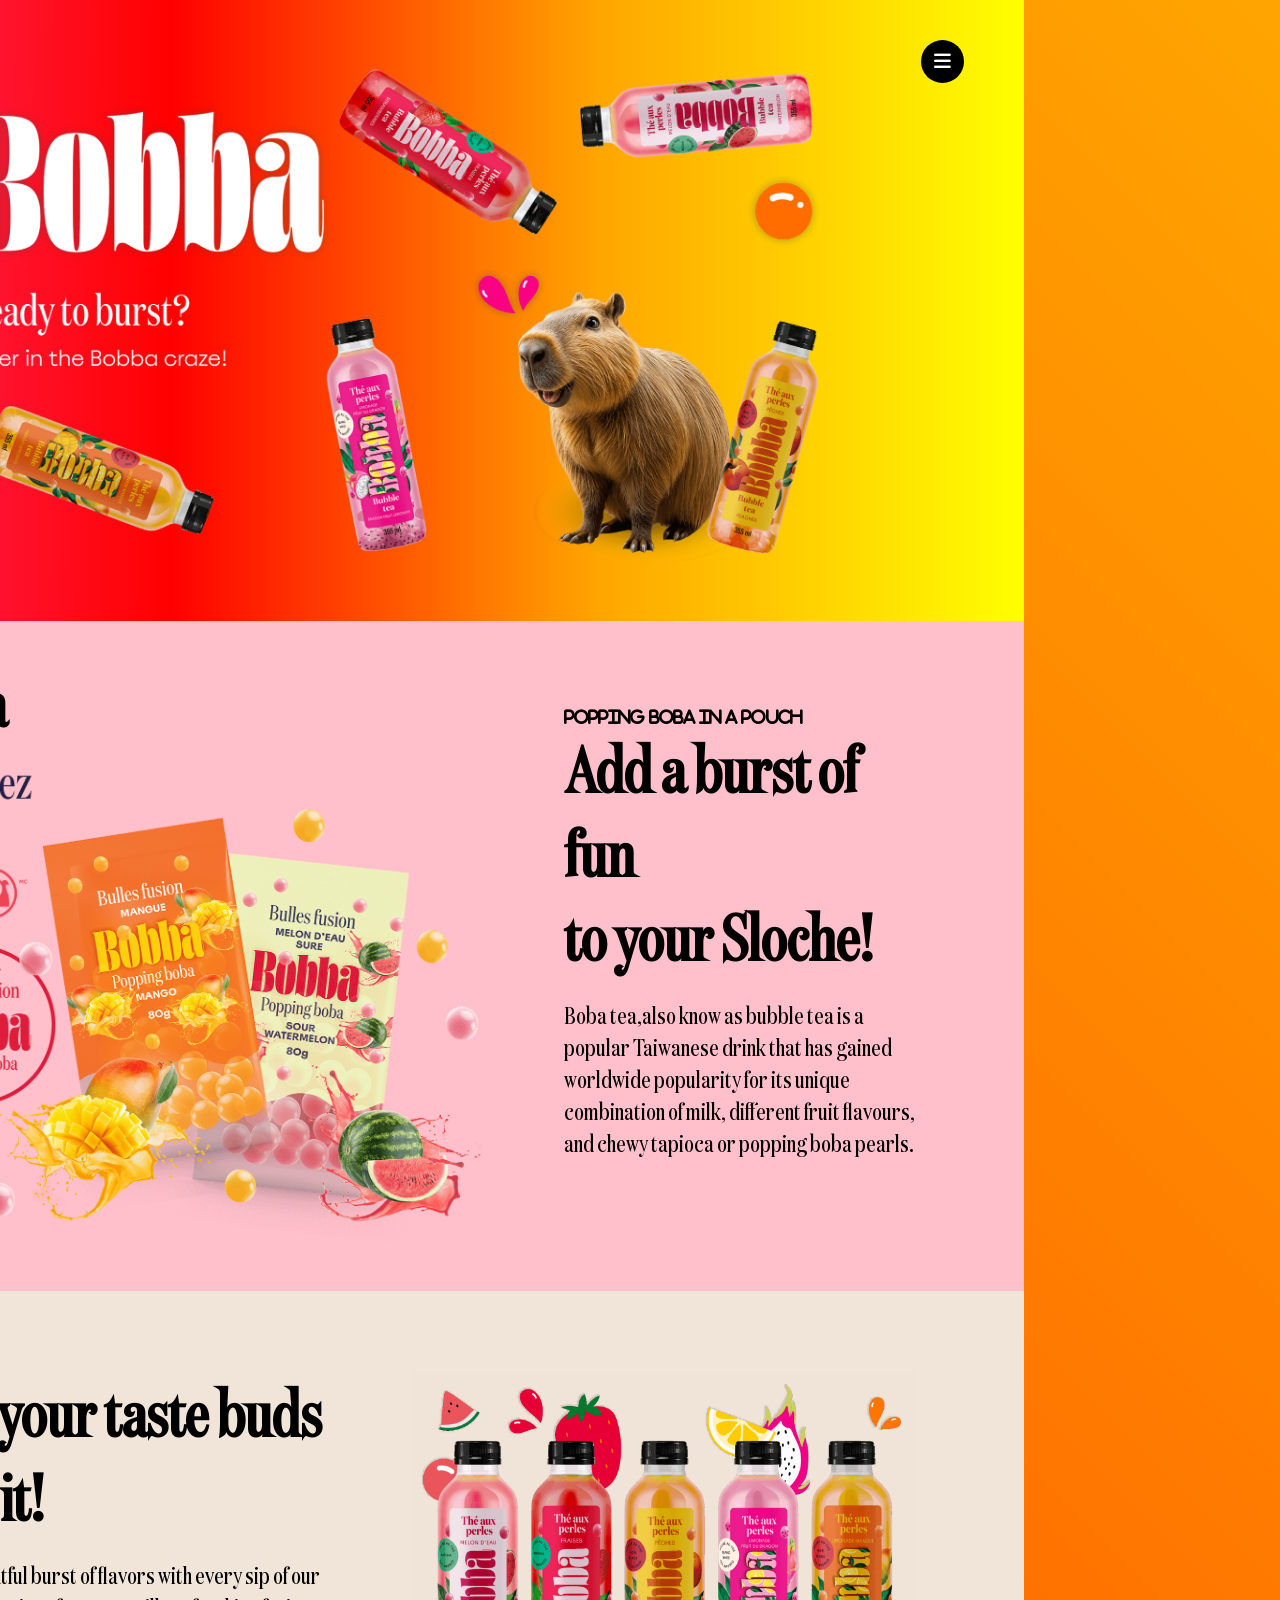
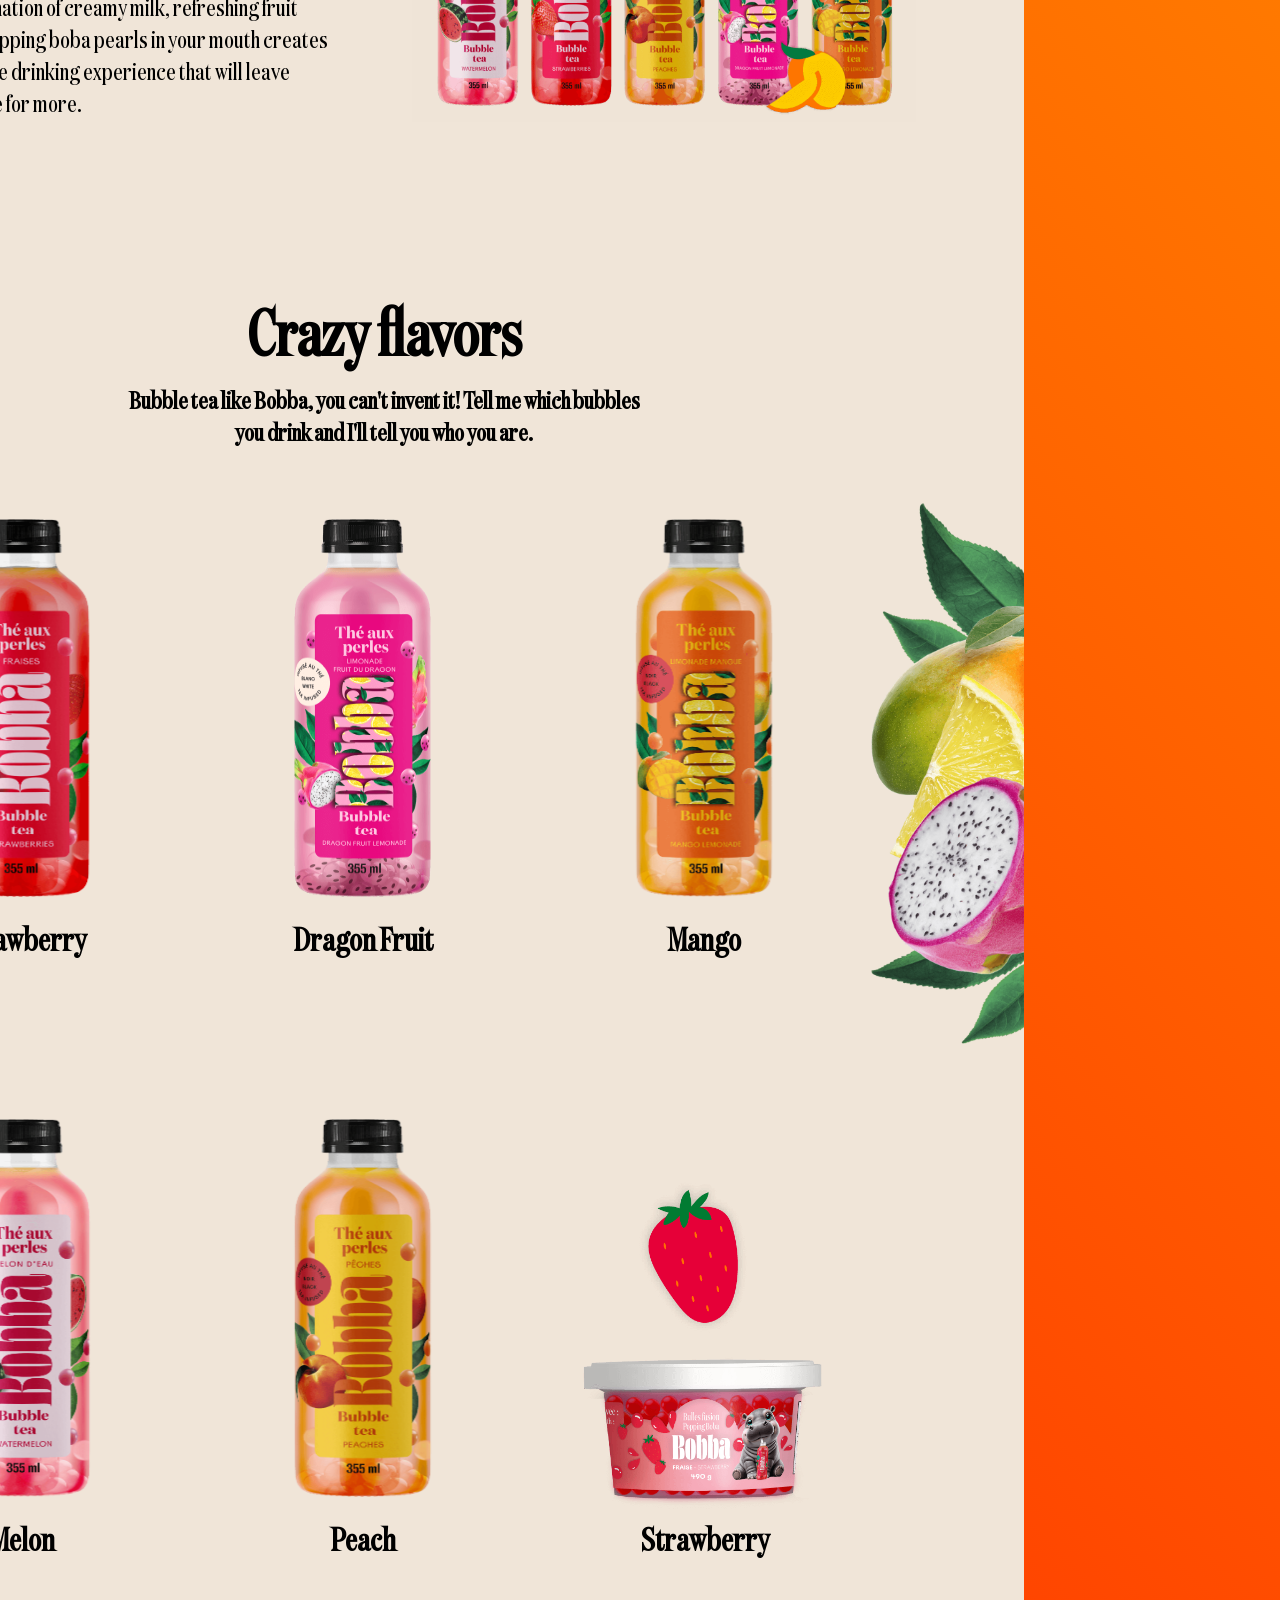
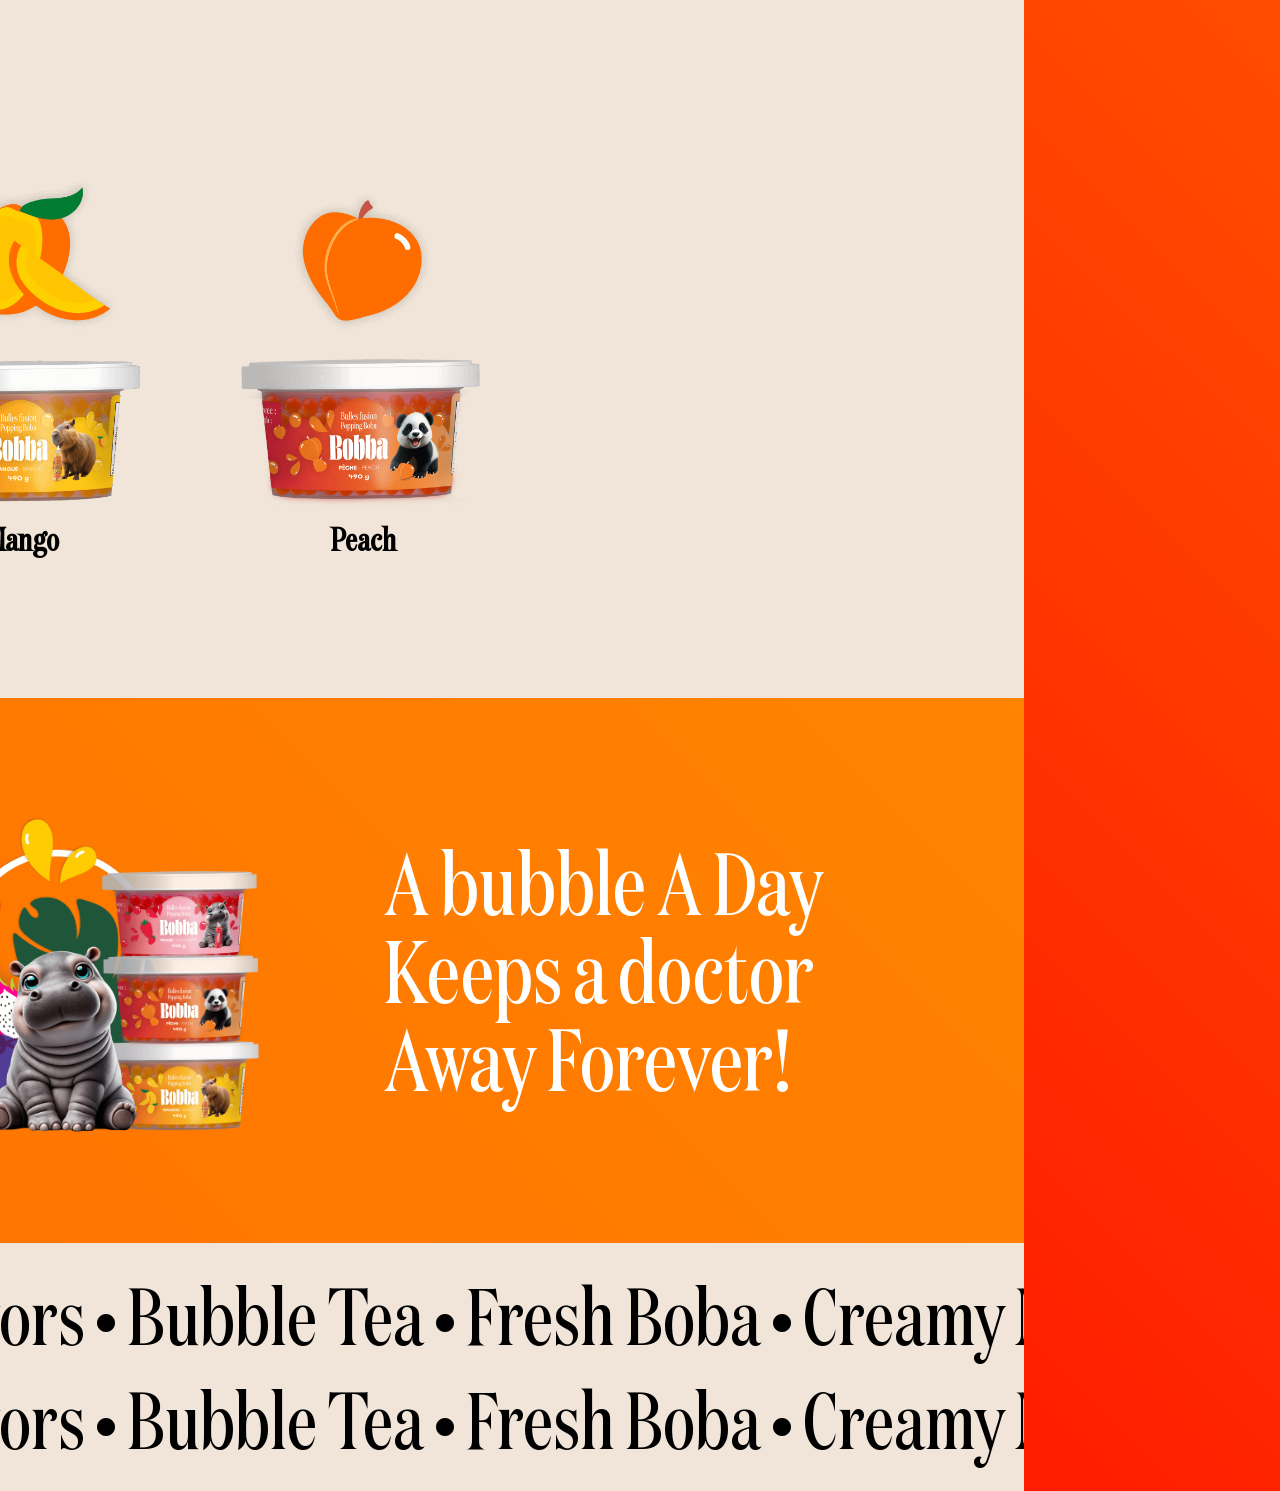
==== commit 7a9cf481: "Adjust navigation styles for improved layout and responsiveness" ====
--- a/index.html
+++ b/index.html
@@ -305,8 +305,7 @@
       position: absolute;
       height: 100%;
       right: 0;
-      margin-right:100px;
-      
+      width: 20%;
     }
     .nav ul{
       display: flex;
@@ -342,7 +341,7 @@
     }
   
     .naved{
-      transform: translateX(-30%);
+      transform: translateX(-20%);
       transition: all 0.3s ease;
     }
   </style>
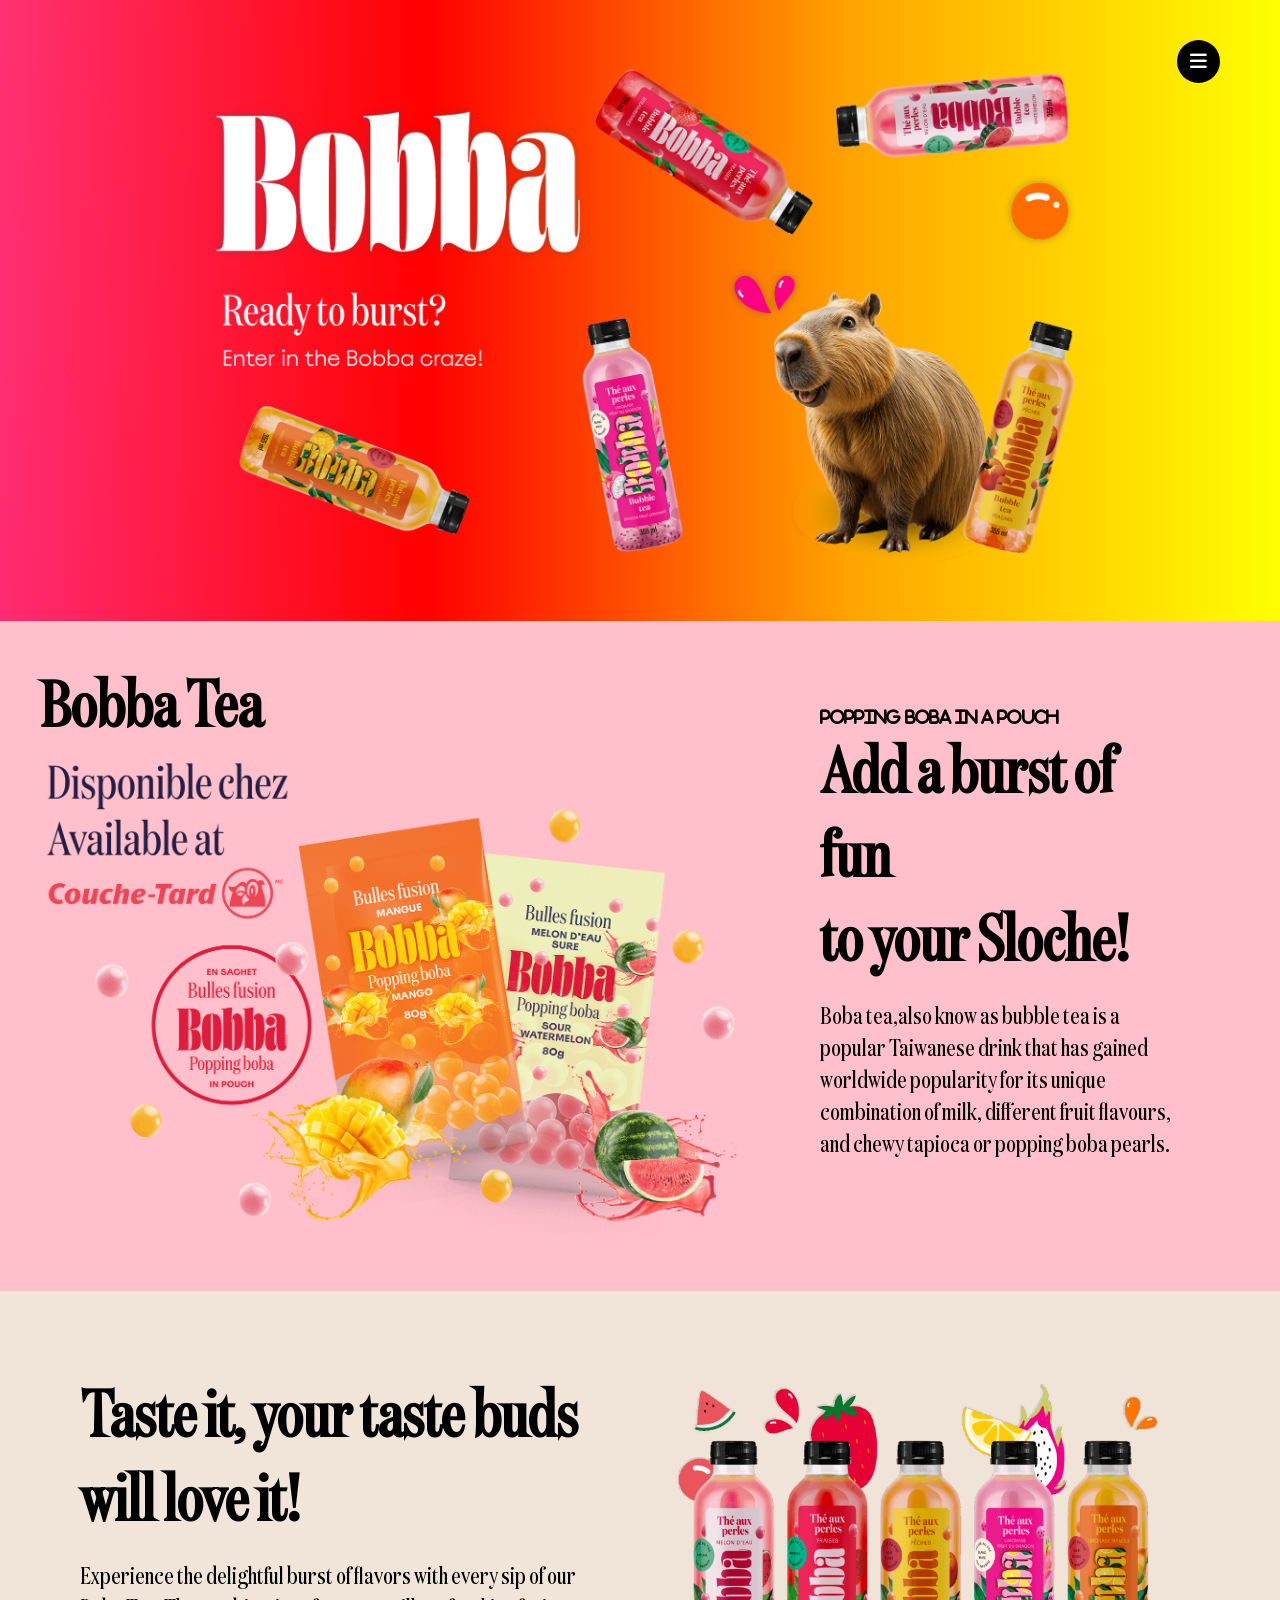
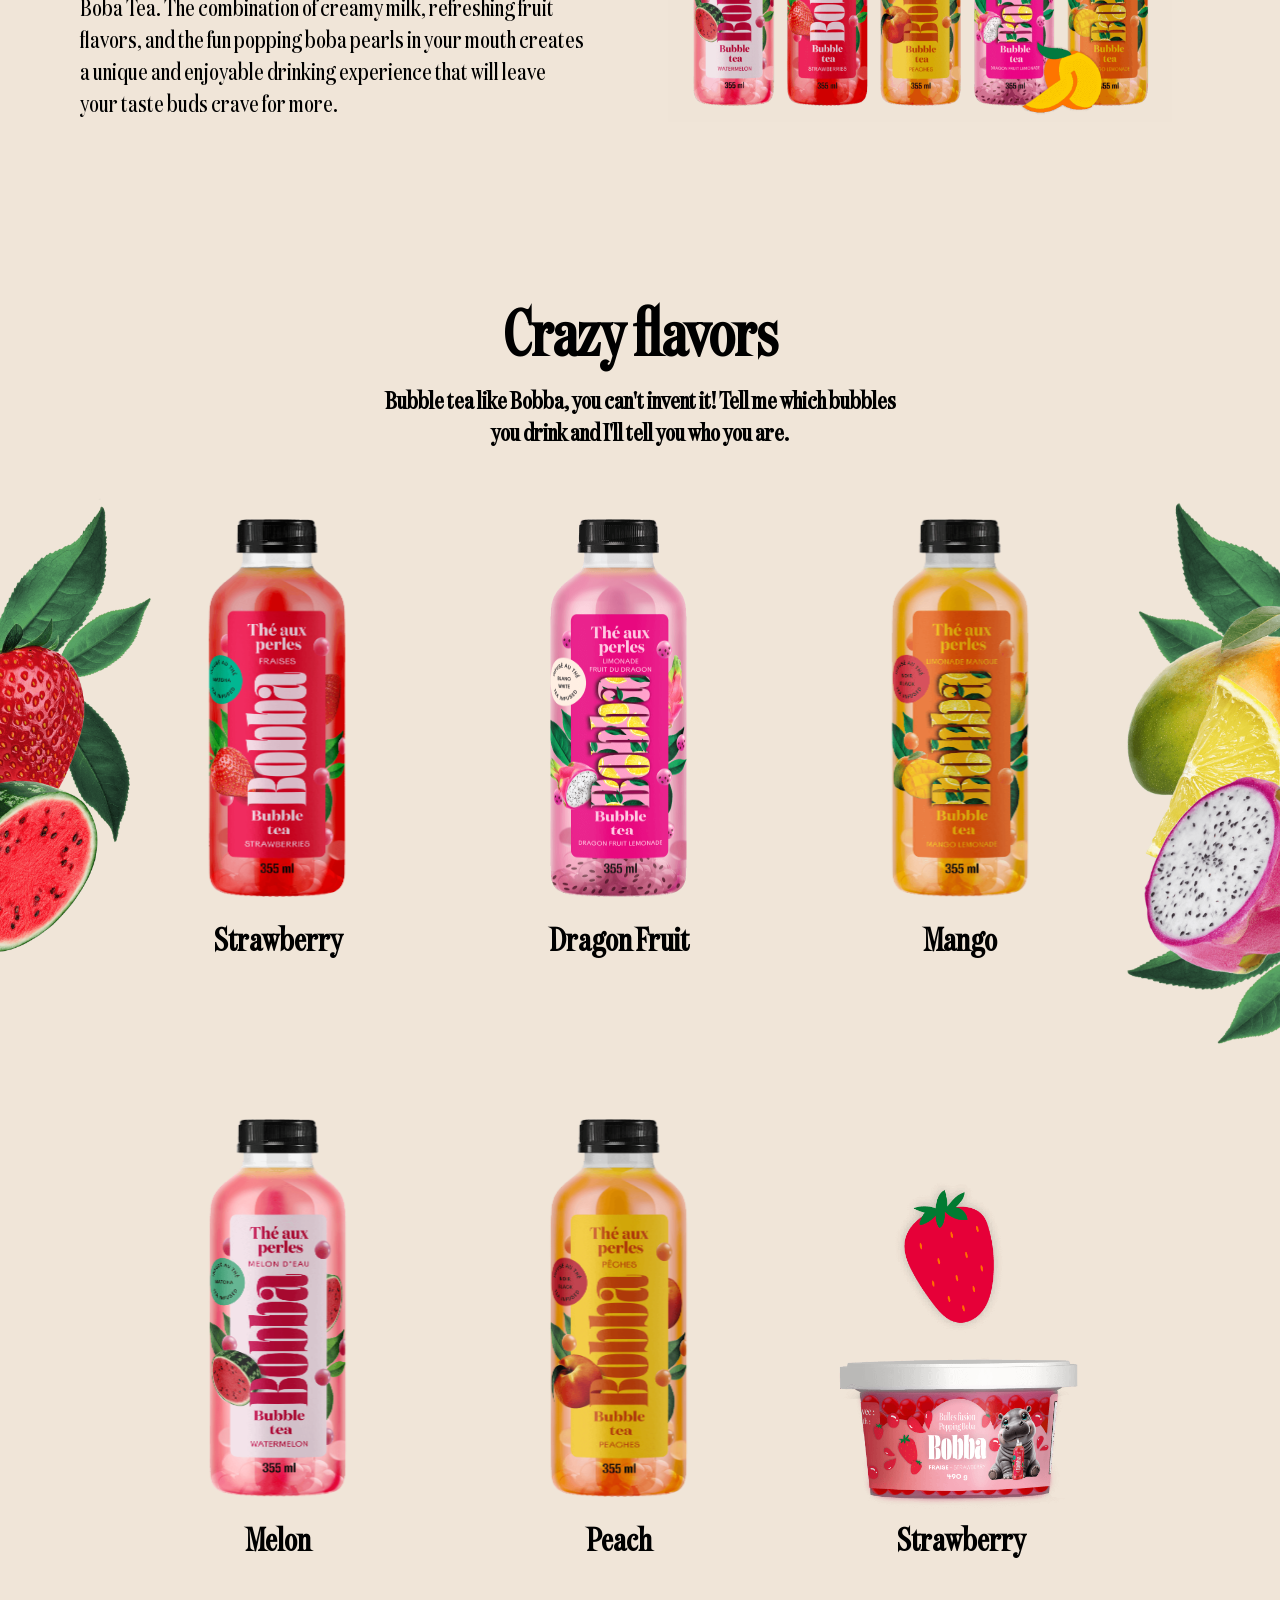
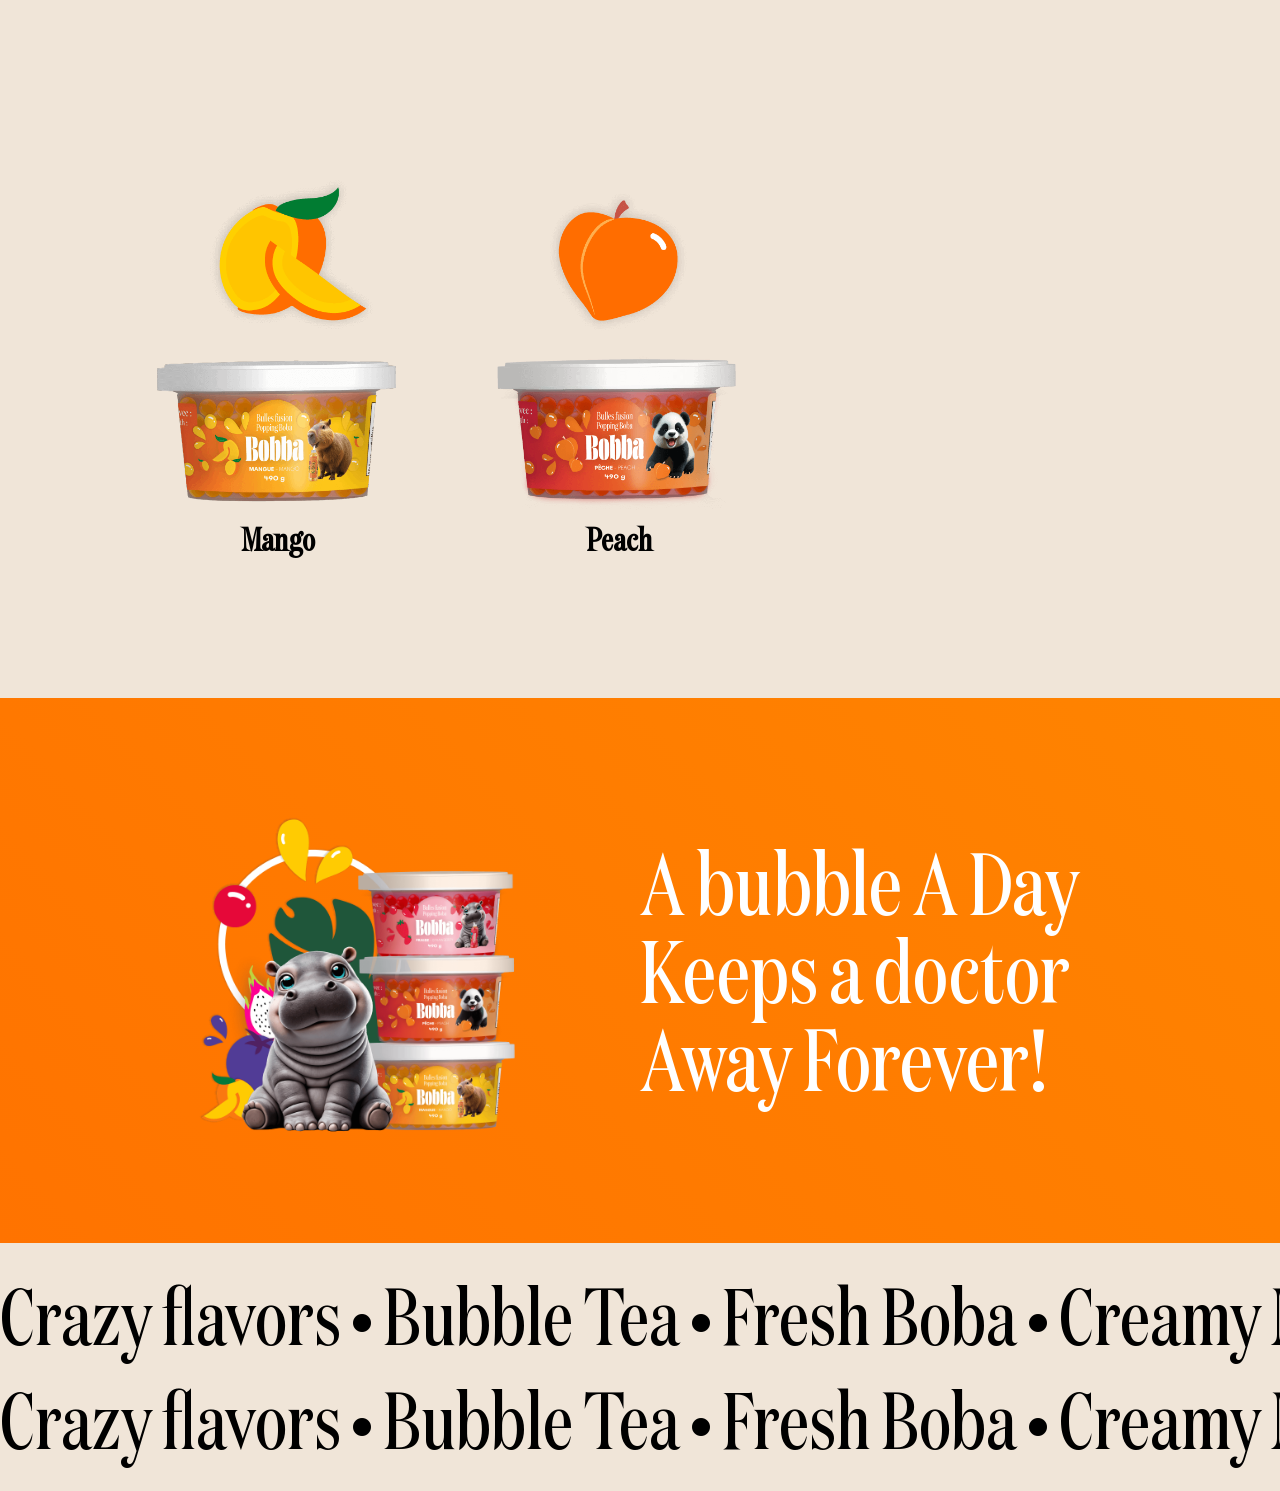
==== commit c611c375: "Add about us page with styling and content for bubble tea brand" ====
--- a/index.html
+++ b/index.html
@@ -338,18 +338,21 @@
       top: 0;
       filter: invert(1);
       cursor: pointer;
+      z-index: 6969;
+    }
+    .main{
+      transition: all 0.6s ease;
     }
   
     .naved{
       transform: translateX(-20%);
-      transition: all 0.3s ease;
     }
   </style>
 </head>
 <body>
-  <!-- <div class="loader">
+  <div class="loader">
     <h1>BOBBA</h1>
-  </div> -->
+  </div>
   <div class="nav-container ">
     <div class="nav">
       <ul>
@@ -360,7 +363,7 @@
       </ul>
     </div>
   </div>
-  <div class="main naved">
+  <div class="main">
 
     
     <div class="hero">
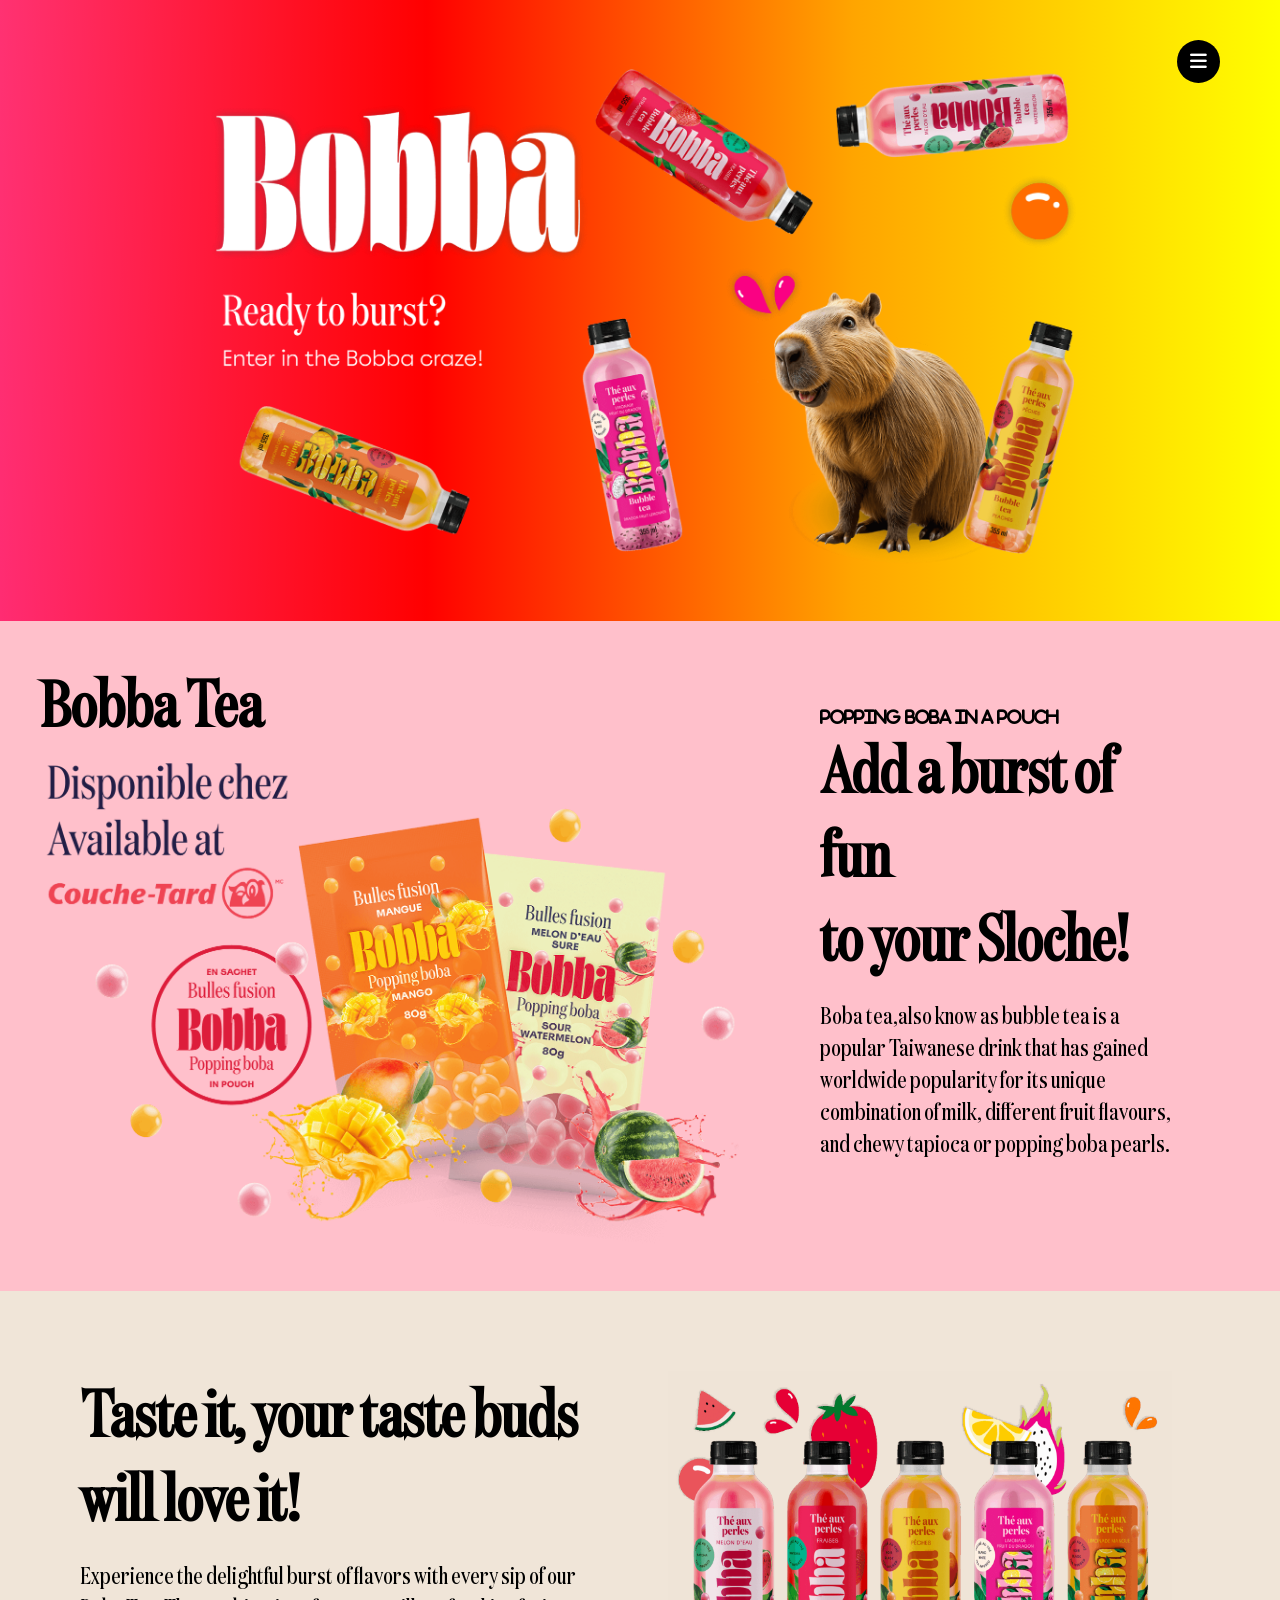
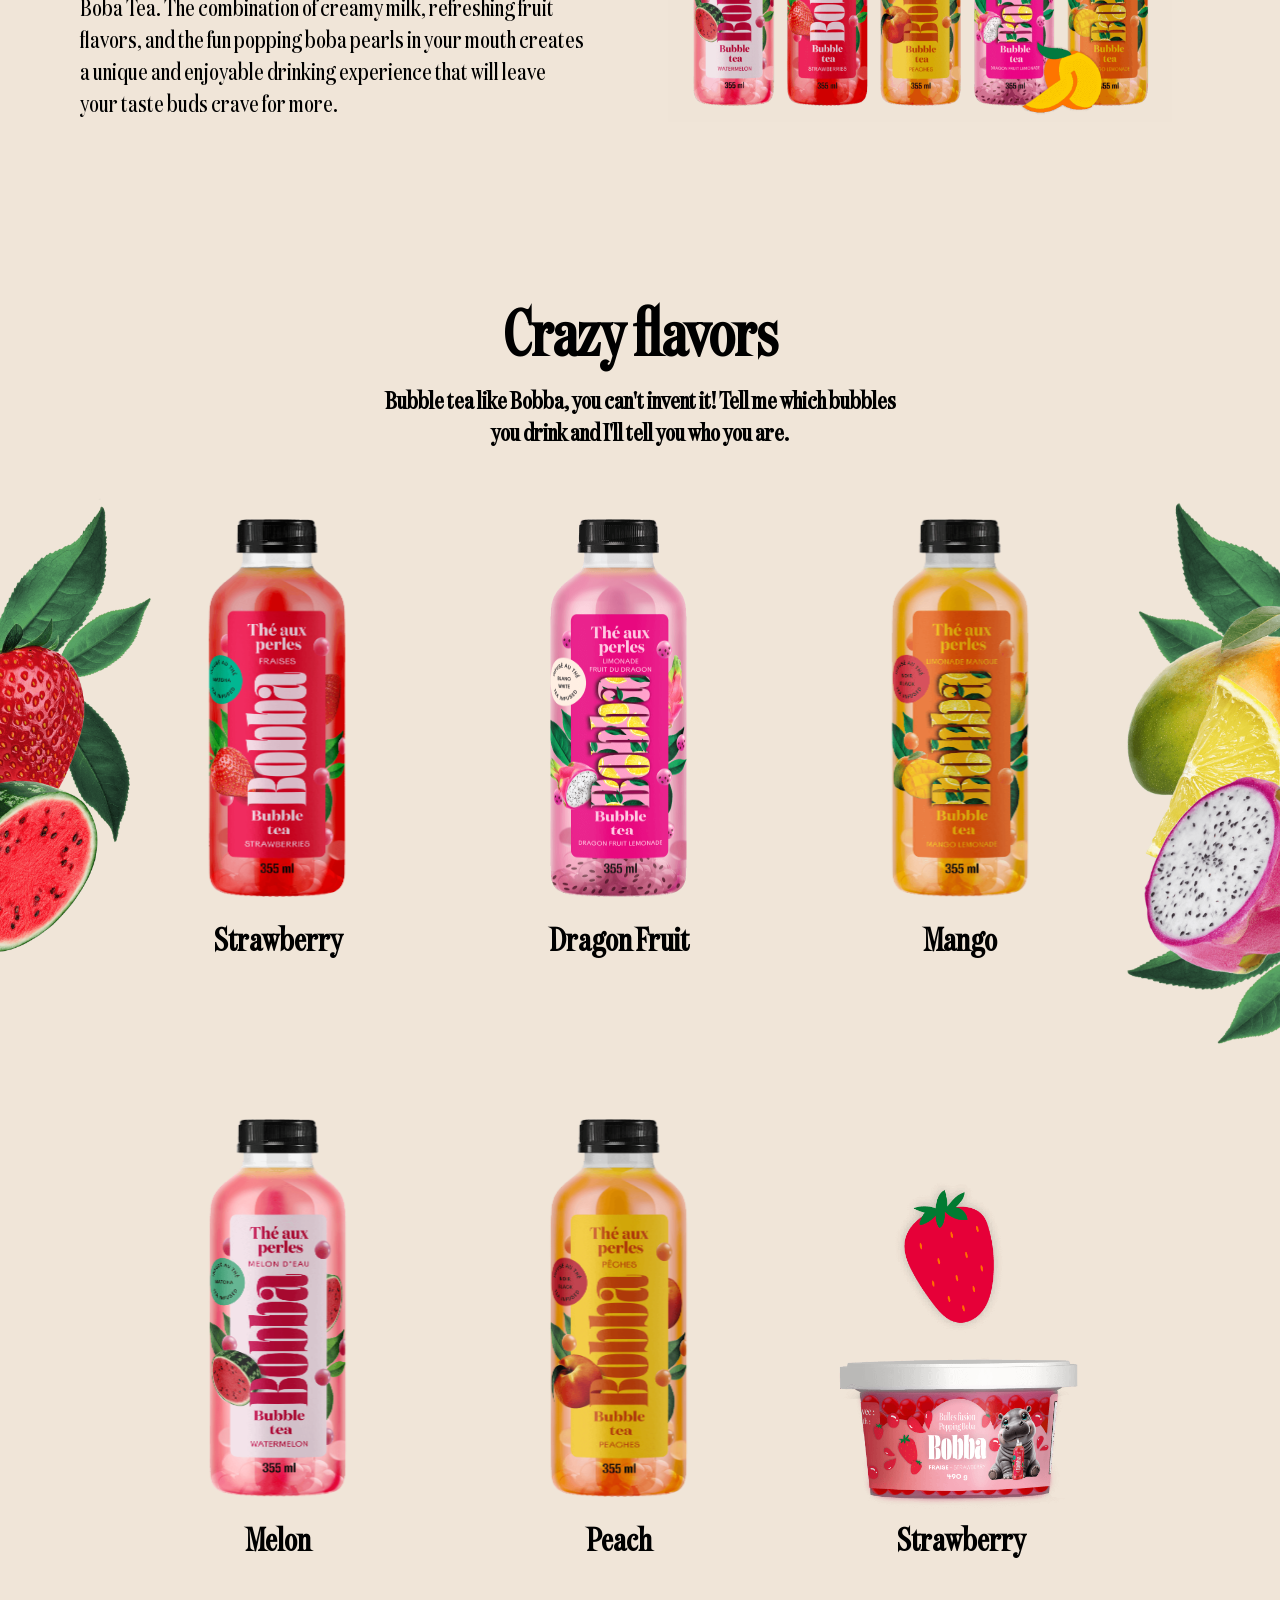
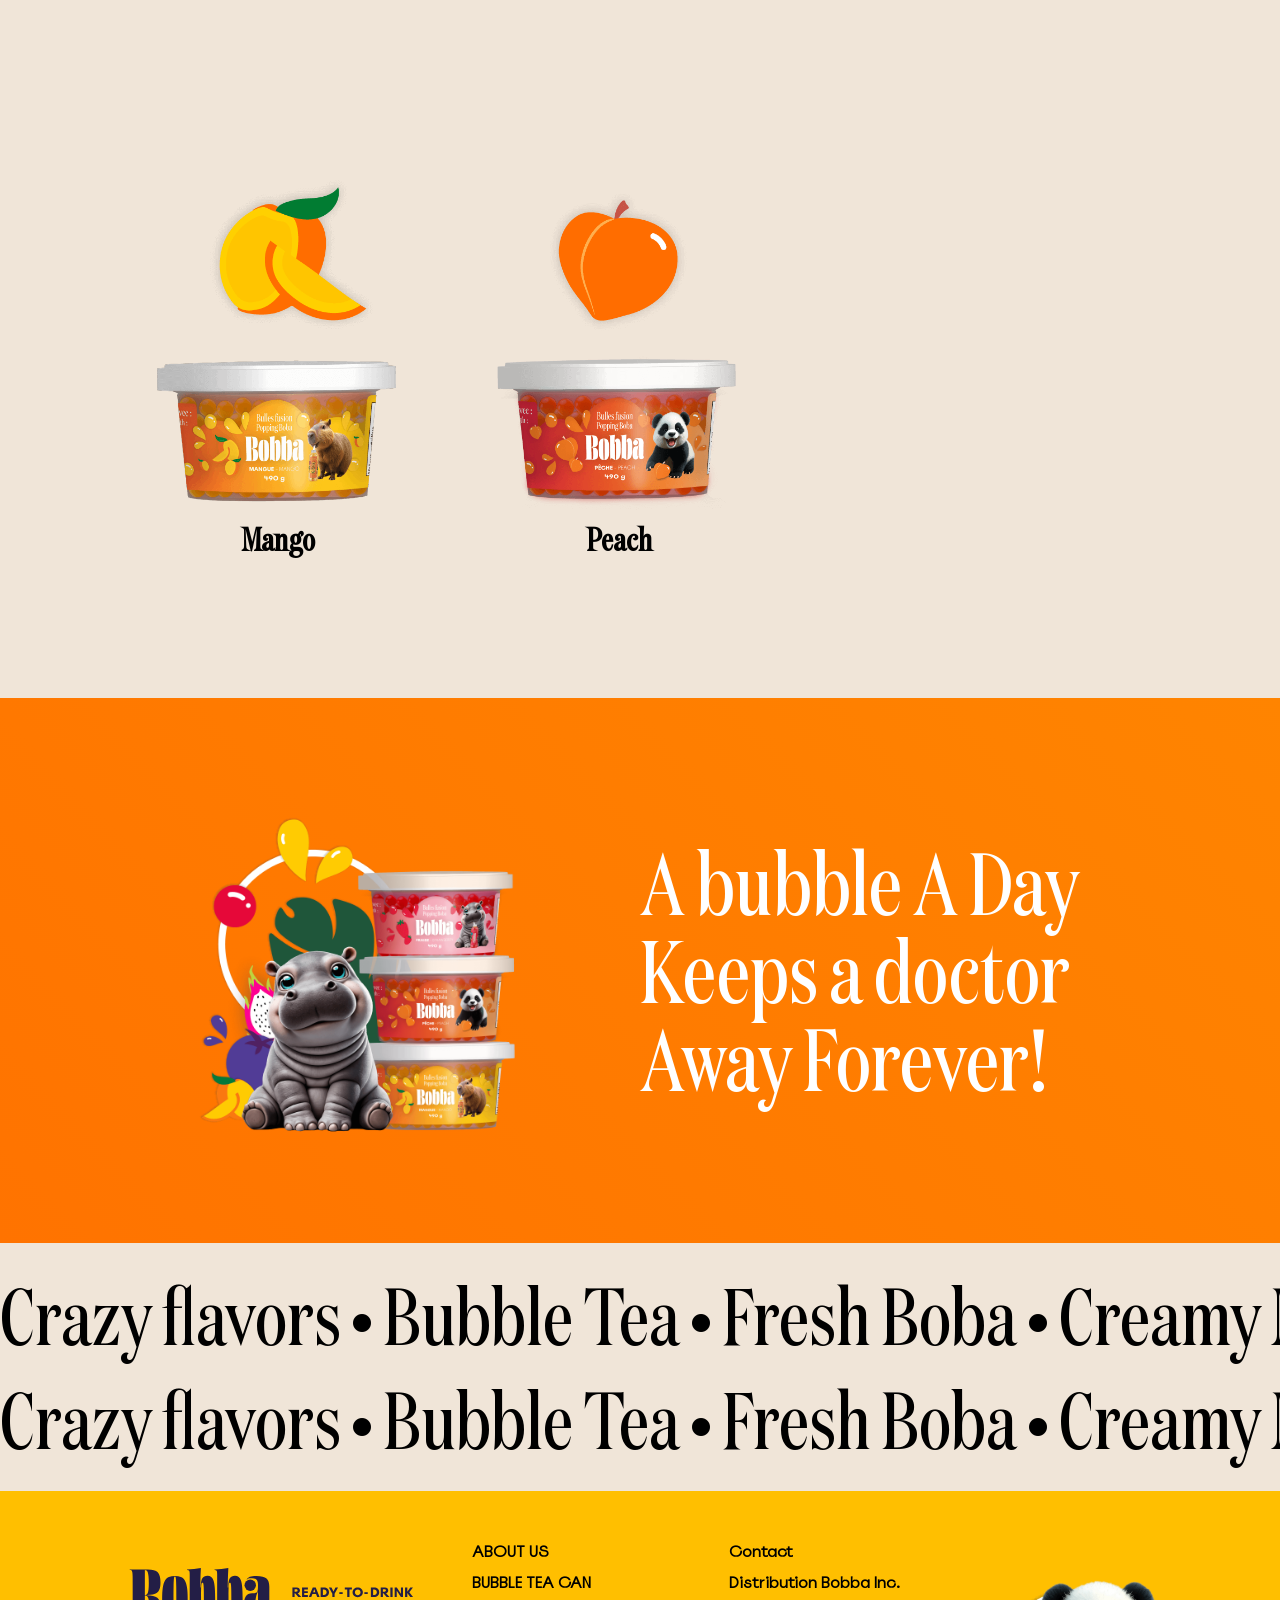
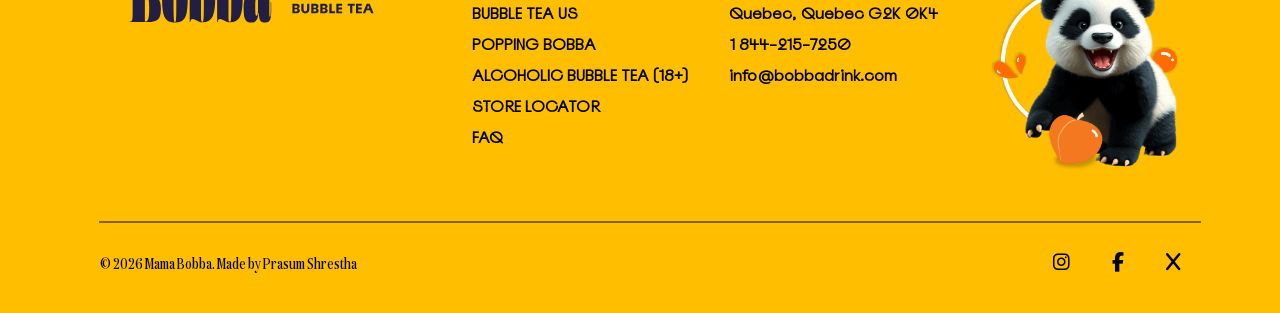
==== commit 5050336c: "Added footer, loading animation, and navigation to all the pages. added wheretobuy page, about us pa" ====
--- a/index.html
+++ b/index.html
@@ -1,143 +1,107 @@
 <!DOCTYPE html>
 <html lang="en">
+
 <head>
   <meta charset="UTF-8">
   <meta name="viewport" content="width=device-width, initial-scale=1.0">
   <title>Boba - bubble tea</title>
   <link rel="stylesheet" href="https://cdnjs.cloudflare.com/ajax/libs/font-awesome/6.4.0/css/all.min.css">
+  <link rel="stylesheet" href="perm.css">
   <style>
-    @font-face {
-      font-family: boba;
-      src: url(fonts/subset-DomaineDisplayCd-Regular.woff2);
-    }
-    @font-face {
-      font-family: boba1;
-      src: url(fonts/fa-brands-400.woff2);
-    }
-    @font-face {
-      font-family: boba2;
-      src: url(fonts/subset-Spoof-Light.woff2);
-    }
-    *{
-      margin: 0;
-      padding: 0;
-    }
-    body {
-      font-family: boba;
-      margin: 0;
-      padding: 0;
-      height: 100%;
-      width: 100%;
-      background: linear-gradient(45deg,red,orange);
-    }
-    .loader{
+
+
+    .hero {
       display: flex;
       justify-content: center;
-      align-items: center;
-      position: fixed;
-      width: 100%;
-      height: 100%;
-      background-color: #ffb700;
-      z-index: 9999;
-      font-weight:1000;
-    }
-    .loader h1{
-        font-size: 3rem;
-        animation: rotate 1.5s ease-in-out;
-    }
-    @keyframes rotate {
-      0%{
-        transform: rotate(-360deg);
-        scale: 1.2;
-        
-      }
-      100%{
-        transform: rotate(360deg);
-        scale: 0.6;
-        opacity: 0.7;
-      }
-    }
-    .hero{
-      display: flex;
-      justify-content: center;
-      background: linear-gradient(90deg,rgba(255, 0, 183, 0.622),red,orange,yellow);
+      background: linear-gradient(90deg, rgba(255, 0, 183, 0.622), red, orange, yellow);
       padding: 40px;
 
     }
+
     @keyframes hero {
-      from{
+      from {
         transform: translateY(0px);
       }
-      to{
+
+      to {
         transform: translateY(-30px);
       }
     }
+
     .hero img {
       max-width: 80%;
       height: auto;
       animation: hero 5s ease-in-out infinite alternate;
-      animation-timeline:  view(70%,5%);
-    }
-    .intro{
+      animation-timeline: view(70%, 5%);
+    }
+
+    .intro {
       display: flex;
       padding: 40px;
       background-color: pink;
     }
-    .intro-first{
+
+    .intro-first {
       display: flex;
       flex-direction: column;
       width: 65%;
     }
 
-    .intro-first h1{
+    .intro-first h1 {
       font-size: 4rem;
     }
 
-    .intro-first img{
+    .intro-first img {
       max-width: 90%;
 
     }
-    .intro-second{
+
+    .intro-second {
       display: flex;
       flex-direction: column;
       margin-top: 4%;
       width: 30%;
     }
-    .intro-second h4{
+
+    .intro-second h4 {
       font-family: boba1;
     }
-    .intro-second h1{
+
+    .intro-second h1 {
       font-size: 4rem;
     }
-    .intro-second p{
+
+    .intro-second p {
       font-family: boba;
       font-size: 1.5rem;
       margin-top: 20px;
     }
 
-    .taste-bud{
+    .taste-bud {
       display: flex;
       padding: 80px;
       padding-bottom: 0px;
       background-color: #f0e5d8;
       height: min-content;
     }
-    .taste-first{
+
+    .taste-first {
       display: flex;
       flex-direction: column;
       width: 45%;
     }
-    .taste-first h1{
+
+    .taste-first h1 {
       font-size: 4rem;
     }
 
-    .taste-first p{
+    .taste-first p {
       font-family: boba;
       font-size: 1.5rem;
       margin-top: 20px;
     }
 
-    .taste-second{
+    .taste-second {
       display: flex;
       justify-content: center;
       align-items: center;
@@ -147,17 +111,19 @@
     }
 
 
-    .taste-second img{
+    .taste-second img {
       max-width: 90%;
       height: auto;
     }
-    .item-section{
+
+    .item-section {
       display: flex;
       flex-direction: column;
       align-items: center;
       background-color: #f0e5d8;
     }
-    .item-header{
+
+    .item-header {
       display: flex;
       flex-direction: column;
       justify-content: center;
@@ -165,43 +131,49 @@
       margin-bottom: 50px;
     }
 
-    .item-header h1{
+    .item-header h1 {
       font-size: 4rem;
       margin-bottom: 10px;
     }
 
-    .item-container{
+    .item-container {
       display: grid;
       width: 80%;
       grid-template-columns: repeat(auto-fill, minmax(300px, 1fr));
-      
+
     }
 
     @keyframes identifier {
-    0% {
-      rotate: 0deg;
-    }
-    25% {
+      0% {
+        rotate: 0deg;
+      }
+
+      25% {
         rotate: -5deg;
-    }
-    50% {
+      }
+
+      50% {
         rotate: 0deg;
-    }
-    75% {
+      }
+
+      75% {
         rotate: 5deg;
-    }
-    100% {
+      }
+
+      100% {
         rotate: 0deg;
-        }
-  }
-    .item{
+      }
+    }
+
+    .item {
       display: flex;
       flex-direction: column;
       width: 300px;
       height: 600px;
-      
-    }
-    .item img{
+
+    }
+
+    .item img {
       height: 70%;
       display: block;
       animation: identifier 3s infinite linear;
@@ -209,146 +181,54 @@
       animation-play-state: paused;
 
     }
-    .item h1{
+
+    .item h1 {
       text-align: center;
     }
-    .doctor{
+
+    .doctor {
       display: flex;
       align-items: center;
       padding: 80px;
-      background: linear-gradient(45deg,rgb(255, 115, 0),rgb(255, 132, 0));
-    }
-    .doctor-first{
+      background: linear-gradient(45deg, rgb(255, 115, 0), rgb(255, 132, 0));
+    }
+
+    .doctor-first {
       width: 50%;
       text-align: center;
     }
-    .doctor-first img{
+
+    .doctor-first img {
       width: 60%;
     }
-    .doctor-second{
+
+    .doctor-second {
       width: 50%;
       color: white;
       line-height: 1;
     }
-    .doctor-second h1{
+
+    .doctor-second h1 {
       font-size: 5.5rem;
       font-weight: 100;
     }
-    .text-sliding{
-      width: 100%;
-      overflow:hidden;
-      padding: 20px 0;
-      background-color: #f0e5d8;
-    }
-    .slide{
-      display: flex;
-      text-align: center;
-      width: max-content;
-      animation: slide 10s linear infinite;
-    }
-    .slide1{
-      display: flex;
-      text-align: center;
-      width: max-content;
-      animation: slide1 10s linear infinite;
-    }
-    .text-sliding span{
-      font-size: 5rem;
-      font-weight: 100; 
-      margin-right: 20px;
-      white-space: nowrap;
-
-    }
-    @keyframes slide {
-      from {
-        transform: translate3d(0, 0, 0);
-      }
-      to {
-        transform: translate3d(-33.333%, 0, 0);
-      }
-    }
-    @keyframes slide1 {
-      from {
-        transform: translate3d(-33.333%, 0, 0);
-      }
-      to {
-        transform: translate3d(0, 0, 0);
-      }
-    }
-    .side-img img:nth-child(1){
+
+    
+
+    .side-img img:nth-child(1) {
       position: absolute;
       width: 12%;
       right: 0;
     }
-    .side-img img:nth-child(2){
+
+    .side-img img:nth-child(2) {
       position: absolute;
       width: 12%;
       left: 0;
     }
-    .nav-container{
-      display: none;
-      position: fixed;
-      width: 100%;
-      height: 100%;
-      z-index: 0;
-      top: 0;
-      right: 0;
-      transition: all 0.3s ease;
-    }
-    .active{
-      display: block;
-    }
-    .nav{
-      display: flex;
-      justify-content: center;
-      align-items: center;
-      position: absolute;
-      height: 100%;
-      right: 0;
-      width: 20%;
-    }
-    .nav ul{
-      display: flex;
-      flex-direction: column;
-      list-style: none;
-      gap: 20px;
-      font-family: boba2;
-      
-    }
-    .nav ul li{
-      margin: 0 20px;
-    }
-    .nav ul li a{
-      text-decoration: none;
-      color: white;
-      font-size: 1.5rem;
-      font-weight: 500;
-      transition: all 0.3s ease;
-      font-weight: bold;
-    }
-    .logo{
-      position: fixed;
-      box-sizing: border-box;
-      padding: 12px 13px;
-      border-radius: 50%;
-      font-size: 1.2rem;
-      background-color: white;
-      margin: 40px 60px 0 0;
-      right: 0;
-      top: 0;
-      filter: invert(1);
-      cursor: pointer;
-      z-index: 6969;
-    }
-    .main{
-      transition: all 0.6s ease;
-    }
-  
-    .naved{
-      transform: translateX(-20%);
-    }
   </style>
 </head>
+
 <body>
   <div class="loader">
     <h1>BOBBA</h1>
@@ -356,21 +236,21 @@
   <div class="nav-container ">
     <div class="nav">
       <ul>
-        <li><a href="#"><i class="fas fa-circle-info"></i> About Us</a></li>
-        <li><a href="#"><i class="fas fa-question"></i> FAQ</a></li>
-        <li><a href="#"><i class="fas fa-store"></i> Where to buy</a></li>
-        <li><a href="#"><i class="fas fa-envelope"></i> Contact us</a></li>
+        <li><a href="index.html"><i class="fas fa-home"></i> Home</a></li>
+        <li><a href="aboutus.html"><i class="fas fa-circle-info"></i> About Us</a></li>
+        <li><a href="faq.html"><i class="fas fa-question"></i> FAQ</a></li>
+        <li><a href="wheretobuy.html"><i class="fas fa-store"></i> Where to buy</a></li>
       </ul>
     </div>
   </div>
   <div class="main">
 
-    
+
     <div class="hero">
       <img src="Img/boba.png" alt="Boba Tea">
       <i class="fas fa-bars logo"></i>
     </div>
-    
+
 
     <div class="intro">
       <div class="intro-first">
@@ -382,7 +262,8 @@
         <h1>Add a burst of fun </h1>
         <h1>to your Sloche!</h1>
         <p>
-          Boba tea,also know as bubble tea is a popular Taiwanese drink that has gained worldwide popularity for its unique combination of milk, different fruit flavours, and chewy tapioca or popping boba pearls.
+          Boba tea,also know as bubble tea is a popular Taiwanese drink that has gained worldwide popularity for its
+          unique combination of milk, different fruit flavours, and chewy tapioca or popping boba pearls.
         </p>
         <p></p>
       </div>
@@ -392,7 +273,9 @@
       <div class="taste-first">
         <h1>Taste it, your taste buds will love it!</h1>
         <p>
-          Experience the delightful burst of flavors with every sip of our Boba Tea. The combination of creamy milk, refreshing fruit flavors, and the fun popping boba pearls in your mouth creates a unique and enjoyable drinking experience that will leave your taste buds crave for more.
+          Experience the delightful burst of flavors with every sip of our Boba Tea. The combination of creamy milk,
+          refreshing fruit flavors, and the fun popping boba pearls in your mouth creates a unique and enjoyable
+          drinking experience that will leave your taste buds crave for more.
         </p>
       </div>
 
@@ -415,38 +298,38 @@
         <div class="item">
           <img src="Img/items/bobba-naturel-CA-fraise.png " class="img" alt="">
           <h1>Strawberry</h1>
-            
-        </div>
-        <div class="item">
-          <img src="Img/items/bobba-naturel-CA-limonade-fruit-du-dragon.png "class="img" alt="">
+
+        </div>
+        <div class="item">
+          <img src="Img/items/bobba-naturel-CA-limonade-fruit-du-dragon.png " class="img" alt="">
           <h1>Dragon Fruit</h1>
-      
-        </div>
-        <div class="item">
-          <img src="Img/items/bobba-naturel-CA-limonade-mangue.png "class="img" alt="">
+
+        </div>
+        <div class="item">
+          <img src="Img/items/bobba-naturel-CA-limonade-mangue.png " class="img" alt="">
           <h1>Mango</h1>
-          
-        </div>
-        <div class="item">
-          <img src="Img/items/bobba-naturel-CA-melondeau.png "class="img" alt="">
+
+        </div>
+        <div class="item">
+          <img src="Img/items/bobba-naturel-CA-melondeau.png " class="img" alt="">
           <h1>Melon</h1>
-            
-        </div>
-        <div class="item">
-          <img src="Img/items/bobba-naturel-CA-peche.png "class="img" alt="">
+
+        </div>
+        <div class="item">
+          <img src="Img/items/bobba-naturel-CA-peche.png " class="img" alt="">
           <h1>Peach</h1>
-            
-        </div>
-        <div class="item">
-          <img src="Img/items/bullefusion_fraise_bobba_490g-1.png "class="img" alt="">
+
+        </div>
+        <div class="item">
+          <img src="Img/items/bullefusion_fraise_bobba_490g-1.png " class="img" alt="">
           <h1>Strawberry</h1>
         </div>
         <div class="item">
-          <img src="Img/items/bullefusion_mangue_bobba_490g-1.png "class="img" alt="">
+          <img src="Img/items/bullefusion_mangue_bobba_490g-1.png " class="img" alt="">
           <h1>Mango</h1>
         </div>
         <div class="item">
-          <img src="Img/items/bullefusion_peche_bobba_490g-1.png "class="img" alt="">
+          <img src="Img/items/bullefusion_peche_bobba_490g-1.png " class="img" alt="">
           <h1>Peach</h1>
         </div>
       </div>
@@ -476,7 +359,77 @@
         <span>Crazy flavors • Bubble Tea • Fresh Boba • Creamy Milk •</span>
       </div>
     </div>
+    <div class="footer">
+            <div class="footer-header">
+                <div class="footer-first">
+
+                    <div class="footer-logo">
+                        <img src="Img/logo.svg" alt="">
+                    </div>
+
+                    <div class="footer-about">
+                        <h4>ABOUT US</h4>
+                        <h4>BUBBLE TEA CAN</h4>
+                        <h4>BUBBLE TEA US</h4>
+                        <h4>POPPING BOBBA</h4>
+                        <h4>ALCOHOLIC BUBBLE TEA (18+)</h4>
+                        <h4>STORE LOCATOR</h4>
+                        <h4>FAQ</h4>
+                    </div>
+
+                    <div class="footer-contact">
+                        <h4>Contact</h4>
+                        <h4>Distribution Bobba Inc.</h4>
+                        <h4>Quebec, Quebec G2K 0K4</h4>
+                        <h4>1 844-215-7250</h4>
+                        <h4>info@bobbadrink.com</h4>
+                    </div>
+                    <div class="footer-second">
+                        <img src="Img/panda.png" alt="">
+                    </div>
+                </div>
+
+
+            </div>
+            <hr />
+            <div class="footer-footer">
+                <p>© 2026 Mama Bobba. Made by Prasum Shrestha</p>
+                <div class="social-medias">
+                    <a href="https://www.instagram.com/prasum_shrestha/"><i class="fab fa-instagram"></i></a>
+                    <a href="https://www.facebook.com/prasum.shrestha.2025"><i class="fab fa-facebook-f"></i></a>
+                    <a href="https://x.com/PrasumShrestha"><i class="fab fa-x"></i></a>
+                </div>
+
+            </div>
+        </div>
   </div>
+  <script>
+    const item = document.querySelectorAll(".img");
+
+    const hoverEffect = {
+      0: "img/items/rollover-bobba-naturel-CA-fraise.png",
+      1: "img/items/rollover-bobba-naturel-CA-limonade-fruit-du-dragon.png",
+      2: "img/items/rollover-bobba-naturel-CA-limonade-mangue.png",
+      3: "img/items/rollover-bobba-naturel-CA-melondeau.png",
+      4: "img/items/rollover-bobba-naturel-CA-peche.png",
+      5: "img/items/bullefusion_fraise_bobba_490g_rollover-1.png",
+      6: "img/items/bullefusion_mangue_bobba_490g_rollover-1.png",
+      7: "img/items/bullefusion_peche_bobba_490g_rollover-1.png",
+    };
+    const originalSrc = Array.from(item).map((img) => img.src);
+    
+    item.forEach((item, i) => {
+      item.addEventListener("mouseenter", () => {
+        item.style.animationPlayState = "running";
+        item.src = hoverEffect[i];
+      });
+      item.addEventListener("mouseleave", () => {
+        item.style.animationPlayState = "paused";
+        item.src = originalSrc[i];
+      });
+    });
+  </script>
   <script src="script.js"></script>
 </body>
+
 </html>
--- a/perm.css
+++ b/perm.css
@@ -0,0 +1,247 @@
+    @font-face {
+        font-family: boba;
+        src: url(fonts/subset-DomaineDisplayCd-Regular.woff2);
+    }
+
+    @font-face {
+        font-family: boba1;
+        src: url(fonts/fa-brands-400.woff2);
+    }
+
+    @font-face {
+        font-family: boba2;
+        src: url(fonts/subset-Spoof-Light.woff2);
+    }
+
+    * {
+        margin: 0;
+        padding: 0;
+    }
+
+    body {
+        margin: 0;
+        padding: 0;
+        box-sizing: border-box;
+        font-family: Arial, sans-serif;
+        font-family: boba;
+        background: linear-gradient(45deg,red,orange);
+    }
+    .nav-container {
+      display: none;
+      position: fixed;
+      width: 100%;
+      height: 100%;
+      z-index: 0;
+      top: 0;
+      right: 0;
+      transition: all 0.3s ease;
+    }
+
+    .active {
+      display: block;
+    }
+    
+
+    .loader {
+      display: flex;
+      justify-content: center;
+      align-items: center;
+      position: fixed;
+      width: 100%;
+      height: 100%;
+      background-color: #ffb700;
+      z-index: 9999;
+      font-weight: 1000;
+    }
+
+    .loader h1 {
+      font-size: 3rem;
+      animation: rotate 1.5s ease-in-out;
+    }
+
+    @keyframes rotate {
+      0% {
+        transform: rotate(-360deg);
+        scale: 1.2;
+
+      }
+
+      100% {
+        transform: rotate(360deg);
+        scale: 0.6;
+        opacity: 0.7;
+      }
+    }
+    .nav {
+      display: flex;
+      justify-content: center;
+      align-items: center;
+      position: absolute;
+      height: 100%;
+      right: 0;
+      width: 20%;
+    }
+
+    .nav ul {
+      display: flex;
+      flex-direction: column;
+      list-style: none;
+      gap: 20px;
+      font-family: boba2;
+
+    }
+
+    .nav ul li {
+      margin: 0 20px;
+    }
+
+    .nav ul li a {
+      text-decoration: none;
+      color: white;
+      font-size: 1.5rem;
+      font-weight: 500;
+      transition: all 0.3s ease;
+      font-weight: bold;
+    }
+
+    .logo {
+      position: fixed;
+      box-sizing: border-box;
+      padding: 12px 13px;
+      border-radius: 50%;
+      font-size: 1.2rem;
+      background-color: white;
+      margin: 40px 60px 0 0;
+      right: 0;
+      top: 0;
+      filter: invert(1);
+      cursor: pointer;
+      z-index: 6969;
+    }
+
+    .main {
+      transition: all 0.6s ease;
+    }
+
+    .naved {
+      transform: translateX(-20%);
+    }
+    .footer {
+            display: flex;
+            flex-direction: column;
+            align-items: center;
+            background-color: rgb(255, 191, 0);
+            padding: 50px 80px 20px 100px;
+        }
+
+        .footer-header {
+            display: flex;
+            width: 100%;
+        }
+
+        .footer-first {
+            display: flex;
+            justify-content: space-between;
+            width: 100%;
+            padding-bottom: 40px;
+        }
+
+        .footer-logo {
+            width: 30%;
+        }
+
+        .footer-second {
+            display: flex;
+            width: 20%;
+        }
+
+        .footer-second img {
+            width: 100%;
+        }
+
+        .footer-about {
+            display: flex;
+            flex-direction: column;
+            font-family: boba2;
+            font-weight: 100;
+            gap: 10px;
+        }
+
+        .footer-contact {
+            display: flex;
+            flex-direction: column;
+            font-family: boba2;
+            font-weight: 100;
+            gap: 10px;
+        }
+
+        .footer-footer {
+            display: flex;
+            justify-content: space-between;
+            align-items: center;
+            margin-top: 10px;
+            width: 100%;
+        }
+
+        .footer-footer i {
+            padding: 20px;
+            font-size: 1.2rem;
+            cursor: pointer;
+        }
+
+        hr {
+            width: 100%;
+            border: 0.5px solid rgba(0, 0, 0, 0.481);
+        }
+        .text-sliding {
+      width: 100%;
+      overflow: hidden;
+      padding: 20px 0;
+      background-color: #f0e5d8;
+    }
+
+    .slide {
+      display: flex;
+      text-align: center;
+      width: max-content;
+      animation: slide 10s linear infinite;
+    }
+
+    .slide1 {
+      display: flex;
+      text-align: center;
+      width: max-content;
+      animation: slide1 10s linear infinite;
+    }
+
+    .text-sliding span {
+      font-size: 5rem;
+      font-weight: 100;
+      margin-right: 20px;
+      white-space: nowrap;
+
+    }
+
+    @keyframes slide {
+      from {
+        transform: translate3d(0, 0, 0);
+      }
+
+      to {
+        transform: translate3d(-33.333%, 0, 0);
+      }
+    }
+
+    @keyframes slide1 {
+      from {
+        transform: translate3d(-33.333%, 0, 0);
+      }
+
+      to {
+        transform: translate3d(0, 0, 0);
+      }
+    }
+    a {
+      text-decoration: none;
+      color: black;
+    }
